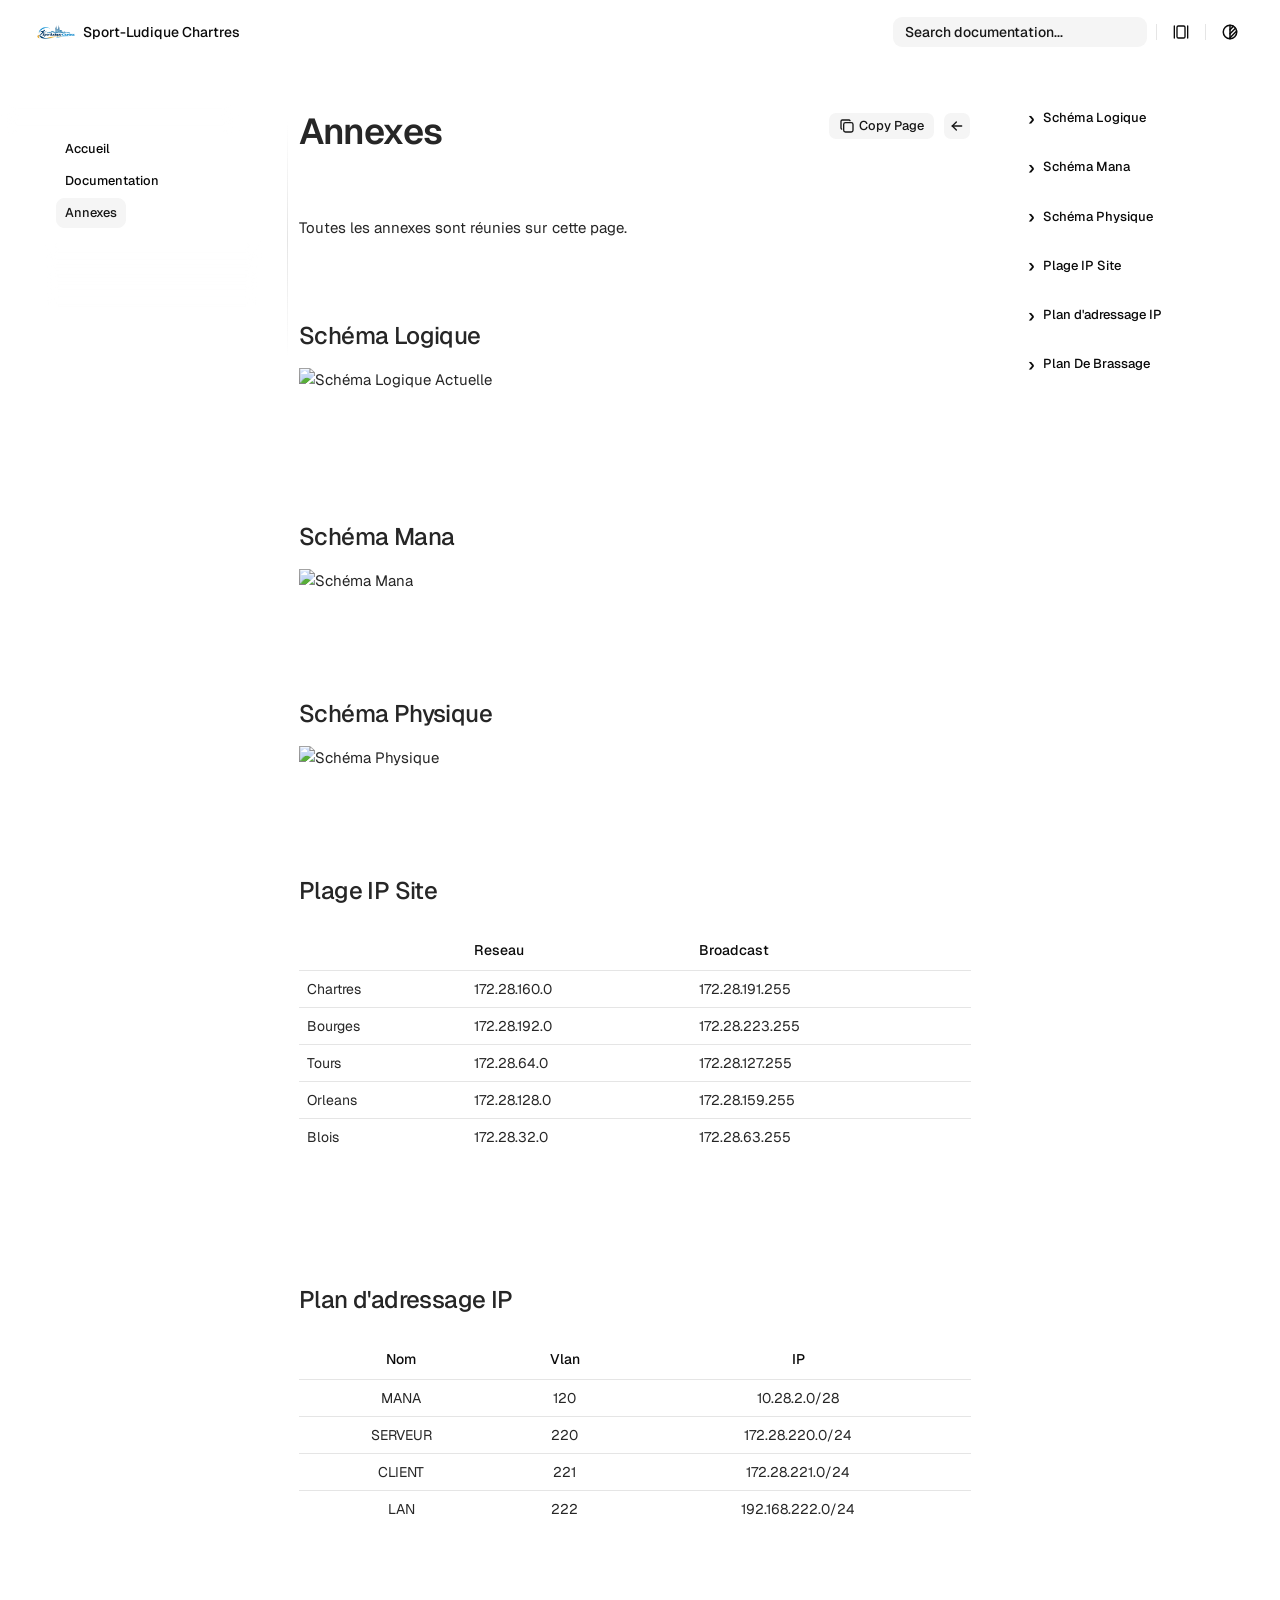
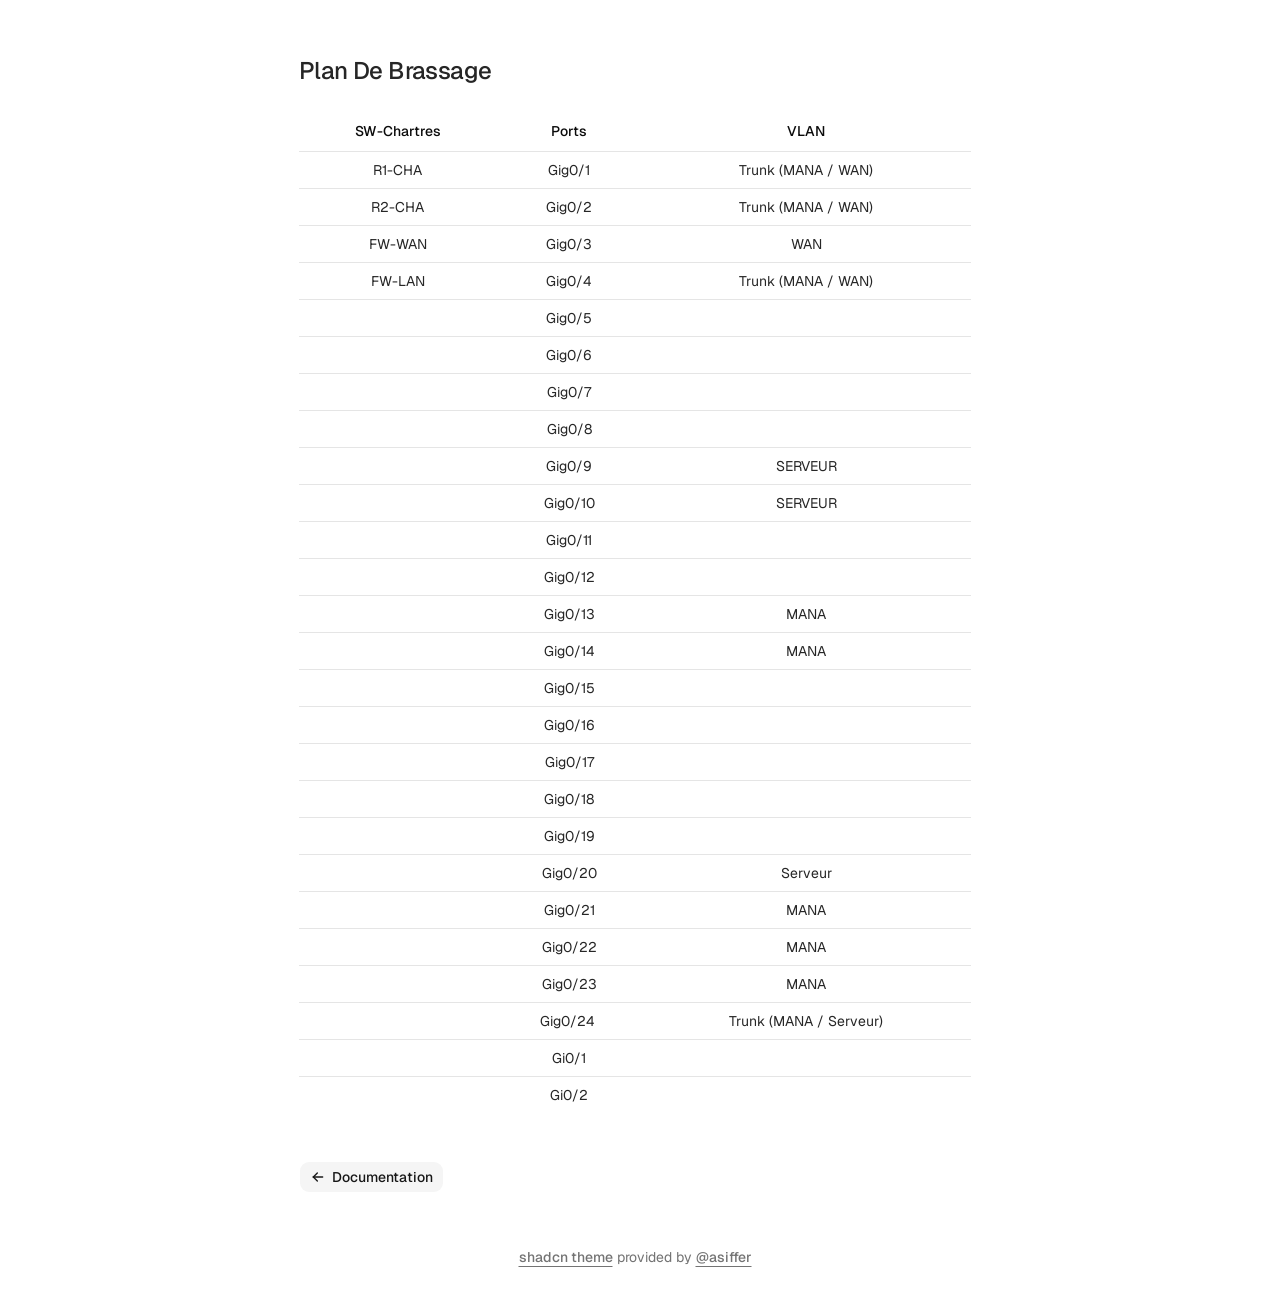
==== annexes/index.html @ 947d08b2 "Deployed a3132e9 with MkDocs version: 1.6.1" ====
<!DOCTYPE html>

<html lang="en">

<head>
    <script>
        const base_url = (new URL("..", window.location)).href.replace(/\/+$/, ""); /* for search plugin notably */
    </script>
    <script integrity="sha384-m6cZ+Whl1ci89lidlu8DH4C+sZLNOYBvImtjUIhUK+iaNffXhqtbYgBVuuPfRsa0" src="../js/dark.js"></script>


    <meta charset="utf-8" />
    <meta content="width=device-width, initial-scale=1" name="viewport" />

    
    


<title>Annexes</title>










<!-- Open Graph (Facebook, LinkedIn) -->

<meta property="og:title" content="Annexes">










<!-- Twitter Card -->

<meta name="twitter:title" content="Annexes">






<!-- JSON-LD Structured Data -->



    
    <link href="../img/logo.png" rel="icon" />

    <link href="../css/base.css" rel="stylesheet" />
    <link href="../css/geist.css" rel="stylesheet" />

    
    

<link id="pygments-light" rel="stylesheet"
    href="../css/pygments/shadcn-light.css">
<link id="pygments-dark" rel="stylesheet"
    href="../css/pygments/github-dark.css"
    media="(prefers-color-scheme: dark)">


    

    <style>
        :root {
            --theme-accent: oklch(62.3% 0.214 259.815);
        }
    </style>
    <link href="../assets/css/toc.css" rel="stylesheet" />
    <link href="../stylesheets/accueil.css" rel="stylesheet" />

    

    <script integrity="sha384-2hn3q9jeDV70Gb3DuyWPKgeRxkowIjEpcHeOXSvWCEq2uHJHvXiVer7rbM8HYzYz"
        src="../js/callbacks.js"></script>
    <script defer="" integrity="sha384-ljmRPFWw/c4kKFaKY5DIe8bgppHI9VBBrg7WZa8UPd23U9dEFesxZ1Ng8Hzjq2WB"
        src="../js/toc.js"></script>

    

    

    

    
    <script>
    document.addEventListener("DOMContentLoaded", function () {
        document.querySelectorAll("a.headerlink").forEach(function (link) {
            link.addEventListener("click", function (e) {
                e.preventDefault();

                // Build the full URL with the anchor fragment
                const url = window.location.origin + window.location.pathname + this.getAttribute("href");

                navigator.clipboard.writeText(url).then(function () {
                    // Optional: brief visual feedback
                });
            });
        });
    });
</script>
    

    
    
</head>

<body
    class="text-foreground group/body overscroll-none font-sans antialiased [--footer-height:calc(var(--spacing)*14)] [--header-height:calc(var(--spacing)*14)] lg:[--header-height:calc(var(--spacing)*16)] xl:[--footer-height:calc(var(--spacing)*24)] theme-default">
    <div class="bg-background relative z-10 flex min-h-svh flex-col" id="inner-body">
        <header class="bg-background sticky top-0 z-50 w-full" view-transition-name="header">
    <div class="container-wrapper 3xl:fixed:px-0 px-6">
        <div class="3xl:fixed:container flex h-(--header-height) items-center gap-2 **:data-[slot=separator]:!h-4">
            <button id="burger-button" data-slot="popover-trigger" onclick="onMobileMenuButtonClick(event)" class="group"
    
    type="button" aria-haspopup="dialog" data-state="closed">
    <div class="relative flex h-8 w-4 items-center justify-center">
        <div class="relative size-4">
            <!-- 16px x 16px -->
            <svg xmlns="http://www.w3.org/2000/svg" viewBox="0 0 16 16" fill="none" stroke="currentColor"
                stroke-width="2" stroke-linecap="round" stroke-linejoin="round">
                <line x1="0" x2="16" y1="5" y2="5"
                    class="group-data-[state=open]:translate-y-[2.25px] group-data-[state=open]:-translate-x-[2.25px] group-data-[state=open]:rotate-45 transition-all duration-300 origin-center" />
                <line x1="0" x2="16" y1="11" y2="11"
                    class="group-data-[state=open]:-translate-y-[2.25px] group-data-[state=open]:-translate-x-[2.25px] group-data-[state=open]:-rotate-45 transition-all duration-300 origin-center" />
            </svg>
        </div>

        <span class="sr-only">Toggle Menu</span>
    </div>
    <span class="flex h-8 items-center text-lg leading-none font-medium">Menu</span>
</button>
            <a data-slot="button" class="button ghost gap-2 hidden lg:flex"
    
    href="None">
    <span class="flex flex-row justify-center items-center">
        


<img class="size-5" src="../img/logo.png" alt="icon">



    </span>

    
    <h1>Sport-Ludique Chartres</h1>
    
</a>
            
            <div class="ml-auto flex items-center gap-2 md:flex-1 md:justify-end">
                <div class="hidden w-full flex-1 md:flex md:w-auto md:flex-none">
                    <div class="hidden w-full flex-1 md:flex md:w-auto md:flex-none">
    <button onclick="onSearchBarClick(event)" data-slot="dialog-trigger" data-variant="outline" data-size="default"
    class="search secondary" type="button" aria-haspopup="dialog" aria-controls="search-dialog" data-state="closed">
    <span class="hidden lg:inline-flex">Search documentation...</span>
    <span class="inline-flex lg:hidden">Search...</span>
</button>
</div>
<dialog id="search-dialog" onclick="onSearchDialogClick(event)"
    class="fixed top-1/2 left-1/2 -translate-x-1/2 -translate-y-1/2 bg-background rounded-lg shadow-lg border overflow-hidden p-0">
    <div class="w-lg gap-4">
        <div class="flex h-full w-full flex-col overflow-hidden rounded-md bg-popover text-popover-foreground">
            <div data-slot="command-input-wrapper" class="flex h-9 items-center gap-2 border-b px-3">
                <svg xmlns="http://www.w3.org/2000/svg" viewBox="0 0 24 24" fill="none"
    stroke="currentColor" stroke-width="2" stroke-linecap="round" stroke-linejoin="round"
    class="lucide lucide-search size-4 shrink-0 opacity-50">
    <circle cx="11" cy="11" r="8"></circle>
    <path d="m21 21-4.3-4.3"></path>
</svg>
                <input data-slot="command-input"
                    class="placeholder:text-muted-foreground flex h-10 w-full rounded-md bg-transparent py-3 text-sm outline-hidden disabled:cursor-not-allowed disabled:opacity-50"
                    placeholder="Search documentation..." cmdk-input="" autocomplete="off" autocorrect="off"
                    spellcheck="false" aria-label="Search documentation" type="search" value=""
                    oninput="onInputHandler(event)">
            </div>
        </div>
        <div id="mkdocs-search-results">
            <!-- search results go there -->
        </div>
    </div>
</dialog>
<script>
    document.removeEventListener("keydown", searchShortcutHandler);
    document.addEventListener("keydown", searchShortcutHandler);
</script>
                </div>
                
                


                

                <div data-orientation="vertical" role="none" data-slot="separator"
    class="bg-border shrink-0 data-[orientation=horizontal]:h-px data-[orientation=horizontal]:w-full data-[orientation=vertical]:h-full data-[orientation=vertical]:w-px">
</div>
                <button class="ghost icon" title="Toggle layout" onclick="toggleLayout(event)">
    <svg xmlns="http://www.w3.org/2000/svg" width="24" height="24" viewBox="0 0 24 24" fill="none"
    stroke="currentColor" stroke-width="2" stroke-linecap="round" stroke-linejoin="round"
    class="lucide lucide-gallery-horizontal">
    <path d="M2 3v18"></path>
    <rect width="12" height="18" x="6" y="3" rx="2"></rect>
    <path d="M22 3v18"></path>
</svg>
</button>
                <div data-orientation="vertical" role="none" data-slot="separator"
    class="bg-border shrink-0 data-[orientation=horizontal]:h-px data-[orientation=horizontal]:w-full data-[orientation=vertical]:h-full data-[orientation=vertical]:w-px">
</div>
                <button class="ghost icon" onclick="onThemeSwitch(event)" title="Toggle theme">
    <svg xmlns="http://www.w3.org/2000/svg" width="24" height="24" viewBox="0 0 24 24" fill="none"
    stroke="currentColor" stroke-width="2" stroke-linecap="round" stroke-linejoin="round"
    class="size-4.5">
    <path stroke="none" d="M0 0h24v24H0z" fill="none"></path>
    <path d="M12 12m-9 0a9 9 0 1 0 18 0a9 9 0 1 0 -18 0"></path>
    <path d="M12 3l0 18"></path>
    <path d="M12 9l4.65 -4.65"></path>
    <path d="M12 14.3l7.37 -7.37"></path>
    <path d="M12 19.6l8.85 -8.85"></path>
</svg>
</button>
            </div>
        </div>
    </div>
</header>
        <main class="flex flex-1 flex-col">
            <div class="container-wrapper flex flex-1 flex-col px-2">
                <div class="group/sidebar-wrapper has-data-[variant=inset]:bg-sidebar flex w-full 3xl:fixed:container 3xl:fixed:px-3 min-h-min flex-1 items-start px-0 [--sidebar-width:220px] [--top-spacing:0] lg:grid lg:grid-cols-[var(--sidebar-width)_minmax(0,1fr)] lg:[--sidebar-width:240px] lg:[--top-spacing:calc(var(--spacing)*4)]"
                    data-slot="sidebar-wrapper"
                    style="--sidebar-width:calc(var(--spacing) * 72);--sidebar-width-icon:3rem;">
                    <div class="w-(--sidebar-width) flex-col text-sidebar-foreground sticky top-[calc(var(--header-height)+0.6rem)] z-30 hidden max-h-[calc(100svh-10rem)] overscroll-none bg-transparent [--sidebar-menu-width:--spacing(56)] lg:flex"
                        data-slot="sidebar">
                        <div class="h-9"></div>
                        <div
                            class="absolute top-8 z-10 h-8 w-(--sidebar-menu-width) shrink-0 bg-gradient-to-b from-background via-background/80 to-background/50 blur-xs">
                        </div>
                        <div
                            class="absolute top-12 right-2 bottom-0 hidden h-full w-px bg-gradient-to-b from-transparent via-border to-transparent lg:flex">
                        </div>
                        <div class="flex min-h-0 flex-1 flex-col gap-2 overflow-auto group-data-[collapsible=icon]:overflow-hidden mx-auto no-scrollbar w-(--sidebar-menu-width) overflow-x-hidden px-2"
                            data-sidebar="content" data-slot="sidebar-content" view-transition-name="sidebar">
                            











<div data-slot="sidebar-group" data-sidebar="group" class="relative flex w-full min-w-0 flex-col p-2 pt-6">
    <div data-slot="sidebar-group-content" data-sidebar="group-content" class="w-full text-sm">
        <ul data-slot="sidebar-menu" data-sidebar="menu" class="flex w-full min-w-0 flex-col gap-0.5">
            
            
            
            <li data-slot="sidebar-menu-item" data-sidebar="menu-item" class="group/menu-item relative">
    <a data-slot="sidebar-menu-button" data-active="false" data-sidebar="menu-button"
        data-size="default" href=".."
        class="peer/menu-button flex items-center gap-2 rounded-md p-2 text-left ring-sidebar-ring outline-hidden transition-[width,height,padding] group-has-data-[sidebar=menu-action]/menu-item:pr-8 group-data-[collapsible=icon]:size-8! group-data-[collapsible=icon]:p-2! focus-visible:ring-2 active:bg-sidebar-accent active:text-sidebar-accent-foreground disabled:pointer-events-none disabled:opacity-50 aria-disabled:pointer-events-none aria-disabled:opacity-50 data-[active=true]:font-medium data-[active=true]:text-sidebar-accent-foreground data-[state=open]:hover:bg-sidebar-accent data-[state=open]:hover:text-sidebar-accent-foreground [&>span:last-child]:truncate [&>svg]:size-4 [&>svg]:shrink-0 hover:bg-sidebar-accent hover:text-sidebar-accent-foreground relative h-[30px] w-fit overflow-visible border border-transparent text-[0.8rem] font-medium after:absolute after:inset-x-0 after:-inset-y-1 after:z-0 after:rounded-md data-[active=true]:border-accent data-[active=true]:bg-accent 3xl:fixed:w-full 3xl:fixed:max-w-48">
        
        Accueil
        
        
        
        
    </a>
</li>
            
            
            
            
            <li data-slot="sidebar-menu-item" data-sidebar="menu-item" class="group/menu-item relative">
    <a data-slot="sidebar-menu-button" data-active="false" data-sidebar="menu-button"
        data-size="default" href="../documentation/"
        class="peer/menu-button flex items-center gap-2 rounded-md p-2 text-left ring-sidebar-ring outline-hidden transition-[width,height,padding] group-has-data-[sidebar=menu-action]/menu-item:pr-8 group-data-[collapsible=icon]:size-8! group-data-[collapsible=icon]:p-2! focus-visible:ring-2 active:bg-sidebar-accent active:text-sidebar-accent-foreground disabled:pointer-events-none disabled:opacity-50 aria-disabled:pointer-events-none aria-disabled:opacity-50 data-[active=true]:font-medium data-[active=true]:text-sidebar-accent-foreground data-[state=open]:hover:bg-sidebar-accent data-[state=open]:hover:text-sidebar-accent-foreground [&>span:last-child]:truncate [&>svg]:size-4 [&>svg]:shrink-0 hover:bg-sidebar-accent hover:text-sidebar-accent-foreground relative h-[30px] w-fit overflow-visible border border-transparent text-[0.8rem] font-medium after:absolute after:inset-x-0 after:-inset-y-1 after:z-0 after:rounded-md data-[active=true]:border-accent data-[active=true]:bg-accent 3xl:fixed:w-full 3xl:fixed:max-w-48">
        
        Documentation
        
        
        
        
    </a>
</li>
            
            
            
            
            <li data-slot="sidebar-menu-item" data-sidebar="menu-item" class="group/menu-item relative">
    <a data-slot="sidebar-menu-button" data-active="true" data-sidebar="menu-button"
        data-size="default" href="./"
        class="peer/menu-button flex items-center gap-2 rounded-md p-2 text-left ring-sidebar-ring outline-hidden transition-[width,height,padding] group-has-data-[sidebar=menu-action]/menu-item:pr-8 group-data-[collapsible=icon]:size-8! group-data-[collapsible=icon]:p-2! focus-visible:ring-2 active:bg-sidebar-accent active:text-sidebar-accent-foreground disabled:pointer-events-none disabled:opacity-50 aria-disabled:pointer-events-none aria-disabled:opacity-50 data-[active=true]:font-medium data-[active=true]:text-sidebar-accent-foreground data-[state=open]:hover:bg-sidebar-accent data-[state=open]:hover:text-sidebar-accent-foreground [&>span:last-child]:truncate [&>svg]:size-4 [&>svg]:shrink-0 hover:bg-sidebar-accent hover:text-sidebar-accent-foreground relative h-[30px] w-fit overflow-visible border border-transparent text-[0.8rem] font-medium after:absolute after:inset-x-0 after:-inset-y-1 after:z-0 after:rounded-md data-[active=true]:border-accent data-[active=true]:bg-accent 3xl:fixed:w-full 3xl:fixed:max-w-48">
        
        Annexes
        
        
        
        
    </a>
</li>
            
            
        </ul>
    </div>
</div>






<div
    class="sticky -bottom-1 z-10 h-16 shrink-0 bg-gradient-to-t from-background via-background/80 to-background/50 blur-xs">
</div>

                        </div>
                    </div>
                    <div class="h-full w-full">
                        <div class="flex items-stretch text-[1.05rem] sm:text-[15px] xl:w-full" data-slot="docs">
                            <div class="flex min-w-0 flex-1 flex-col">
                                <div class="h-(--top-spacing) shrink-0"></div>
                                
                                
                                <article class="w-full" view-transition-name="page">
  <div class="flex flex-col gap-2">
    <div class="flex flex-col gap-2">
      <div id="page-header" class="flex items-start justify-between">
        <h1 class="scroll-m-20 text-4xl font-semibold tracking-tight sm:text-3xl xl:text-4xl">
          Annexes
        </h1>
        <div class="flex items-start gap-2">
          
          <button id="copy-page"
    onclick="fetch(`/annexes.md`).then((r) => r.text()).then((text) => navigator.clipboard.write([new ClipboardItem({ 'text/plain': text })]))"
    data-slot="button" class="secondary cursor-pointer sm">
    <svg xmlns="http://www.w3.org/2000/svg" width="24" height="24" viewBox="0 0 24 24" fill="none" stroke="currentColor"
        stroke-width="2" stroke-linecap="round" stroke-linejoin="round" class="tabler-icon tabler-icon-copy ">
        <path
            d="M7 7m0 2.667a2.667 2.667 0 0 1 2.667 -2.667h8.666a2.667 2.667 0 0 1 2.667 2.667v8.666a2.667 2.667 0 0 1 -2.667 2.667h-8.666a2.667 2.667 0 0 1 -2.667 -2.667z">
        </path>
        <path d="M4.012 16.737a2.005 2.005 0 0 1 -1.012 -1.737v-10c0 -1.1 .9 -2 2 -2h10c.75 0 1.158 .385 1.5 1"></path>
    </svg>
    <span class="max-md:hidden">Copy Page</span>
</button>
          
          
          <a id="previous-button" class="button secondary icon sm" href="../documentation/">
    <svg xmlns="http://www.w3.org/2000/svg" viewBox="0 0 24 24" fill="none"
    stroke="currentColor" stroke-width="2" stroke-linecap="round" stroke-linejoin="round"
    class="tabler-icon tabler-icon-arrow-left">
    <path d="M5 12l14 0"></path>
    <path d="M5 12l6 6"></path>
    <path d="M5 12l6 -6"></path>
</svg>
    <span class="sr-only">Previous</span>
</a>
          
          
        </div>
      </div>
      
    </div>
    <div class="flex justify-end items-center">
      

      
    </div>
  </div>
  <div class="typography w-full flex-1 *:data-[slot=alert]:first:mt-0">
    <h1 id="annexes">Annexes</h1>
<p>Toutes les annexes sont réunies sur cette page.</p>
<h2 id="schema-logique">Schéma Logique</h2>
<p><img alt="Schéma Logique Actuelle" src="../img/schema_logique.png" /></p>
<p><br></p>
<h2 id="schema-mana">Schéma Mana</h2>
<p><img alt="Schéma Mana" src="../img/schema_mana.png" /> 
<br></p>
<h2 id="schema-physique">Schéma Physique</h2>
<p><img alt="Schéma Physique" src="../img/schema_physique.png" />
<br></p>
<h2 id="plage-ip-site">Plage IP Site</h2>
<div class="table-wrapper"><table>
<thead>
<tr>
<th></th>
<th>Reseau</th>
<th>Broadcast</th>
</tr>
</thead>
<tbody>
<tr>
<td>Chartres</td>
<td>172.28.160.0</td>
<td>172.28.191.255</td>
</tr>
<tr>
<td>Bourges</td>
<td>172.28.192.0</td>
<td>172.28.223.255</td>
</tr>
<tr>
<td>Tours</td>
<td>172.28.64.0</td>
<td>172.28.127.255</td>
</tr>
<tr>
<td>Orleans</td>
<td>172.28.128.0</td>
<td>172.28.159.255</td>
</tr>
<tr>
<td>Blois</td>
<td>172.28.32.0</td>
<td>172.28.63.255</td>
</tr>
</tbody>
</table></div>
<p><br></p>
<h2 id="plan-dadressage-ip">Plan d'adressage IP</h2>
<div class="table-wrapper"><table>
<thead>
<tr>
<th style="text-align: center;">Nom</th>
<th style="text-align: center;">Vlan</th>
<th style="text-align: center;">IP</th>
</tr>
</thead>
<tbody>
<tr>
<td style="text-align: center;">MANA</td>
<td style="text-align: center;">120</td>
<td style="text-align: center;">10.28.2.0/28</td>
</tr>
<tr>
<td style="text-align: center;">SERVEUR</td>
<td style="text-align: center;">220</td>
<td style="text-align: center;">172.28.220.0/24</td>
</tr>
<tr>
<td style="text-align: center;">CLIENT</td>
<td style="text-align: center;">221</td>
<td style="text-align: center;">172.28.221.0/24</td>
</tr>
<tr>
<td style="text-align: center;">LAN</td>
<td style="text-align: center;">222</td>
<td style="text-align: center;">192.168.222.0/24</td>
</tr>
</tbody>
</table></div>
<p><br></p>
<h2 id="plan-de-brassage">Plan De Brassage</h2>
<div class="table-wrapper"><table>
<thead>
<tr>
<th style="text-align: center;">SW-Chartres</th>
<th style="text-align: center;">Ports</th>
<th style="text-align: center;">VLAN</th>
</tr>
</thead>
<tbody>
<tr>
<td style="text-align: center;">R1-CHA</td>
<td style="text-align: center;">Gig0/1</td>
<td style="text-align: center;">Trunk (MANA / WAN)</td>
</tr>
<tr>
<td style="text-align: center;">R2-CHA</td>
<td style="text-align: center;">Gig0/2</td>
<td style="text-align: center;">Trunk (MANA / WAN)</td>
</tr>
<tr>
<td style="text-align: center;">FW-WAN</td>
<td style="text-align: center;">Gig0/3</td>
<td style="text-align: center;">WAN</td>
</tr>
<tr>
<td style="text-align: center;">FW-LAN</td>
<td style="text-align: center;">Gig0/4</td>
<td style="text-align: center;">Trunk (MANA / WAN)</td>
</tr>
<tr>
<td style="text-align: center;"></td>
<td style="text-align: center;">Gig0/5</td>
<td style="text-align: center;"></td>
</tr>
<tr>
<td style="text-align: center;"></td>
<td style="text-align: center;">Gig0/6</td>
<td style="text-align: center;"></td>
</tr>
<tr>
<td style="text-align: center;"></td>
<td style="text-align: center;">Gig0/7</td>
<td style="text-align: center;"></td>
</tr>
<tr>
<td style="text-align: center;"></td>
<td style="text-align: center;">Gig0/8</td>
<td style="text-align: center;"></td>
</tr>
<tr>
<td style="text-align: center;"></td>
<td style="text-align: center;">Gig0/9</td>
<td style="text-align: center;">SERVEUR</td>
</tr>
<tr>
<td style="text-align: center;"></td>
<td style="text-align: center;">Gig0/10</td>
<td style="text-align: center;">SERVEUR</td>
</tr>
<tr>
<td style="text-align: center;"></td>
<td style="text-align: center;">Gig0/11</td>
<td style="text-align: center;"></td>
</tr>
<tr>
<td style="text-align: center;"></td>
<td style="text-align: center;">Gig0/12</td>
<td style="text-align: center;"></td>
</tr>
<tr>
<td style="text-align: center;"></td>
<td style="text-align: center;">Gig0/13</td>
<td style="text-align: center;">MANA</td>
</tr>
<tr>
<td style="text-align: center;"></td>
<td style="text-align: center;">Gig0/14</td>
<td style="text-align: center;">MANA</td>
</tr>
<tr>
<td style="text-align: center;"></td>
<td style="text-align: center;">Gig0/15</td>
<td style="text-align: center;"></td>
</tr>
<tr>
<td style="text-align: center;"></td>
<td style="text-align: center;">Gig0/16</td>
<td style="text-align: center;"></td>
</tr>
<tr>
<td style="text-align: center;"></td>
<td style="text-align: center;">Gig0/17</td>
<td style="text-align: center;"></td>
</tr>
<tr>
<td style="text-align: center;"></td>
<td style="text-align: center;">Gig0/18</td>
<td style="text-align: center;"></td>
</tr>
<tr>
<td style="text-align: center;"></td>
<td style="text-align: center;">Gig0/19</td>
<td style="text-align: center;"></td>
</tr>
<tr>
<td style="text-align: center;"></td>
<td style="text-align: center;">Gig0/20</td>
<td style="text-align: center;">Serveur</td>
</tr>
<tr>
<td style="text-align: center;"></td>
<td style="text-align: center;">Gig0/21</td>
<td style="text-align: center;">MANA</td>
</tr>
<tr>
<td style="text-align: center;"></td>
<td style="text-align: center;">Gig0/22</td>
<td style="text-align: center;">MANA</td>
</tr>
<tr>
<td style="text-align: center;"></td>
<td style="text-align: center;">Gig0/23</td>
<td style="text-align: center;">MANA</td>
</tr>
<tr>
<td style="text-align: center;"></td>
<td style="text-align: center;">Gig0/24 </td>
<td style="text-align: center;">Trunk (MANA / Serveur)</td>
</tr>
<tr>
<td style="text-align: center;"></td>
<td style="text-align: center;">Gi0/1</td>
<td style="text-align: center;"></td>
</tr>
<tr>
<td style="text-align: center;"></td>
<td style="text-align: center;">Gi0/2</td>
<td style="text-align: center;"></td>
</tr>
</tbody>
</table></div>
  </div>
</article>
                                <div id="bottom-navigation" class="mx-auto flex h-16 w-full max-w-2xl items-center justify-between gap-2 px-4 md:px-0">
    
    <a class="button secondary" href="../documentation/">
    <svg xmlns="http://www.w3.org/2000/svg" viewBox="0 0 24 24" fill="none"
    stroke="currentColor" stroke-width="2" stroke-linecap="round" stroke-linejoin="round"
    class="tabler-icon tabler-icon-arrow-left">
    <path d="M5 12l14 0"></path>
    <path d="M5 12l6 6"></path>
    <path d="M5 12l6 -6"></path>
</svg>
    <span class="max-[500px]:hidden truncate">Documentation</span>
</a>
    
    
</div>
                                
                                
                            </div>
                            
                            <dialog id="bottom-sidebar" onclick="onBottomSidebarDialogClick(event)" class="bg-transparent"
    style="position: fixed; left: 0px; top: 0px; transform: translate(0px, 58px); min-width: max-content; --radix-popper-transform-origin: 0% 0px; will-change: transform; z-index: 50; --radix-popper-available-width: 504px; --radix-popper-available-height: 857px; --radix-popper-anchor-width: 72.94999694824219px; --radix-popper-anchor-height: 32px;">
    <div data-side="bottom" data-align="start" data-state="open" role="dialog" data-slot="popover-content"
        class="text-popover-foreground data-[state=open]:animate-in data-[state=closed]:animate-out data-[state=closed]:fade-out-0 data-[state=open]:fade-in-0 data-[state=closed]:zoom-out-95 data-[state=open]:zoom-in-95 data-[side=bottom]:slide-in-from-top-2 data-[side=left]:slide-in-from-right-2 data-[side=right]:slide-in-from-left-2 data-[side=top]:slide-in-from-bottom-2 z-50 origin-(--radix-popover-content-transform-origin) border outline-hidden bg-background/90 no-scrollbar h-(--radix-popper-available-height) w-(--radix-popper-available-width) overflow-y-auto rounded-none border-none p-0 shadow-none backdrop-blur duration-100"
        style="--radix-popover-content-transform-origin: var(--radix-popper-transform-origin); --radix-popover-content-available-width: var(--radix-popper-available-width); --radix-popover-content-available-height: var(--radix-popper-available-height); --radix-popover-trigger-width: var(--radix-popper-anchor-width); --radix-popover-trigger-height: var(--radix-popper-anchor-height);"
        tabindex="-1">
        <div class="flex flex-col gap-12 overflow-auto px-6 py-6">
            
            
            

            
            <div class="flex flex-col gap-4">
                <div class="text-muted-foreground text-sm font-medium">Menu</div>
                <div class="flex flex-col gap-3">
                    
                    <a class="text-2xl font-medium" href="..">
                        
                        Accueil
                        
                    </a>
                    
                    <a class="text-2xl font-medium" href="../documentation/">
                        
                        Documentation
                        
                    </a>
                    
                    <a class="text-2xl font-medium" href="./">
                        
                        Annexes
                        
                    </a>
                    
                </div>
            </div>
            

            
            

        </div>
    </div>
</dialog>
                            <div
                                class="sticky top-[calc(var(--header-height)+1px)] ml-auto hidden h-[calc(100svh-var(--header-height)-var(--footer-height))] w-72 flex-col gap-4 overflow-hidden overscroll-none pb-8 xl:flex">
                                <div class="h-(--top-spacing) shrink-0"></div>
                                
                                
                                <div id="toc" view-transition-name="toc" class="no-scrollbar overflow-y-auto px-8">
    <div class="flex flex-col gap-2 p-4 pt-0 text-sm">
        <p class="text-muted-foreground bg-background sticky top-0 h-6 text-xs">On This Page</p>
        
        
        
        
        <a href="#schema-logique" data-active="false" data-depth="2">
            Schéma Logique
        </a>
        

        
        <a href="#schema-mana" data-active="false" data-depth="2">
            Schéma Mana
        </a>
        

        
        <a href="#schema-physique" data-active="false" data-depth="2">
            Schéma Physique
        </a>
        

        
        <a href="#plage-ip-site" data-active="false" data-depth="2">
            Plage IP Site
        </a>
        

        
        <a href="#plan-dadressage-ip" data-active="false" data-depth="2">
            Plan d'adressage IP
        </a>
        

        
        <a href="#plan-de-brassage" data-active="false" data-depth="2">
            Plan De Brassage
        </a>
        

        
        
        
        

    </div>
    <div class="h-12"></div>

</div>
                                
                                
                            </div>
                        </div>
                    </div>
                </div>
            </div>
        </main>
        <footer view-transition-name="footer"
    class="group-has-[.section-soft]/body:bg-surface/40 3xl:fixed:bg-transparent dark:bg-transparent">
    <div class="container-wrapper px-4 xl:px-6">
        <div class="flex h-(--footer-height) items-center justify-between">
            <div class="text-muted-foreground w-full text-center text-xs leading-loose sm:text-sm">
                
                <a href="https://github.com/asiffer/mkdocs-shadcn">shadcn theme</a> provided by
                <a href="https://github.com/asiffer">@asiffer</a>
            </div>
        </div>
    </div>
</footer>
    </div>
     

<script src="../assets/js/toc.js"></script>

     

<script src="../search/main.js"></script>


    

    <script integrity="sha384-JLNLRFGzvOp0up707XKgSnAjjt1w5BF/+lbeLQvlf6mNwf0m89IXFdpNAk4t6Hcs"
        src="../js/copy-button.js"></script>
    <script integrity="sha384-JBx6cBEiyhK1KPwZgBHiI6GDaAmvlOxMQFyWAZTEpW5Ifo5XQ2LBcJ61GVOumwF1"
        src="../js/sidebar.js"></script>
    <script integrity="sha384-fNURFMRt0p/HqXnQnV4+CT9dX1GiU5F0fC3pFbg7gfoANytoUMErSW7suWSBkSuF"
        src="../js/slider.js"></script>
    <script>updatePygmentsStylesheet();</script>
    
    <script>fetchStargazers("None");</script>
    
    
    
    <script type="speculationrules">
{
  "prerender": [
    {
      "where": {
          "selector_matches": ["#next-button", "#previous-button"]
      }
    }
  ]
}
</script>
</body>

</html>
---- css/geist.css ----
@font-face {
  font-family: "Geist";
  src: url("../fonts/Geist.woff2") format("woff2");
  font-weight: 100 900;
  font-display: swap;
}

@font-face {
  font-family: "Geist Mono";
  src: url("../fonts/GeistMono.woff2") format("woff2");
  font-weight: 100 900;
  font-display: swap;
}

@font-face {
  font-family: "Inter";
  font-style: normal;
  src: url("../fonts/Inter.woff2") format("woff2");
  font-weight: 100 900;
  font-display: swap;
}

@font-face {
  font-family: "Inter";
  font-style: italic;
  src: url("../fonts/Inter-Italic.woff2") format("woff2");
  font-weight: 100 900;
  font-display: swap;
}
---- css/pygments/shadcn-light.css ----
pre {
  line-height: 125%;
}
td.linenos .normal {
  color: inherit;
  background-color: transparent;
  padding-left: 5px;
  padding-right: 5px;
}
span.linenos {
  color: inherit;
  background-color: transparent;
  padding-left: 5px;
  padding-right: 5px;
}
td.linenos .special {
  color: #000000;
  background-color: #ffffc0;
  padding-left: 5px;
  padding-right: 5px;
}
span.linenos.special {
  color: #000000;
  background-color: #ffffc0;
  padding-left: 5px;
  padding-right: 5px;
}
.codehilite .hll {
  background-color: var(--color-code-highlight);
}
.codehilite {
  background: var(--color-code);
  color: var(--color-code-foreground);
}
.codehilite .c {
  color: #6e7781;
} /* Comment */
.codehilite .err {
  color: #cf222e;
} /* Error */
.codehilite .k {
  color: #cf222e;
} /* Keyword */
.codehilite .l {
  color: #953800;
} /* Literal */
.codehilite .n {
  color: #8250df;
} /* Name */
.codehilite .o {
  color: #116329;
} /* Operator */
.codehilite .p {
  color: #24292f;
} /* Punctuation */
.codehilite .ch {
  color: #6e7781;
} /* Comment.Hashbang */
.codehilite .cm {
  color: #6e7781;
} /* Comment.Multiline */
.codehilite .cp {
  color: #6e7781;
} /* Comment.Preproc */
.codehilite .cpf {
  color: #6e7781;
} /* Comment.PreprocFile */
.codehilite .c1 {
  color: #6e7781;
} /* Comment.Single */
.codehilite .cs {
  color: #6e7781;
} /* Comment.Special */
.codehilite .gd {
  color: #0550ae;
} /* Generic.Deleted */
.codehilite .ge {
  font-style: italic;
} /* Generic.Emph */
.codehilite .gr {
  color: #cf222e;
} /* Generic.Error */
.codehilite .gh {
  color: #0550ae;
} /* Generic.Heading */
.codehilite .gs {
  font-weight: bold;
} /* Generic.Strong */
.codehilite .gu {
  color: #0550ae;
} /* Generic.Subheading */
.codehilite .kc {
  color: #0550ae;
} /* Keyword.Constant */
.codehilite .kd {
  color: #cf222e;
} /* Keyword.Declaration */
.codehilite .kn {
  color: #cf222e;
} /* Keyword.Namespace */
.codehilite .kp {
  color: #cf222e;
} /* Keyword.Pseudo */
.codehilite .kr {
  color: #cf222e;
} /* Keyword.Reserved */
.codehilite .kt {
  color: #cf222e;
} /* Keyword.Type */
.codehilite .ld {
  color: #953800;
} /* Literal.Date */
.codehilite .m {
  color: #953800;
} /* Literal.Number */
.codehilite .s {
  color: #0a3069;
} /* Literal.String */
.codehilite .na {
  color: #0550ae;
} /* Name.Attribute */
.codehilite .nb {
  color: #953800;
} /* Name.Builtin */
.codehilite .nc {
  color: #0550ae;
} /* Name.Class */
.codehilite .no {
  color: #0550ae;
} /* Name.Constant */
.codehilite .nd {
  color: #0550ae;
} /* Name.Decorator */
.codehilite .ni {
  color: #116329;
} /* Name.Entity */
.codehilite .ne {
  color: #8250df;
} /* Name.Exception */
.codehilite .nf {
  color: #0550ae;
} /* Name.Function */
.codehilite .nl {
  color: #953800;
} /* Name.Label */
.codehilite .nn {
  color: #24292f;
} /* Name.Namespace */
.codehilite .nx {
  color: #1f2328;
} /* Name.Other */
.codehilite .py {
  color: #0550ae;
} /* Name.Property */
.codehilite .nt {
  color: #116329;
} /* Name.Tag */
.codehilite .nv {
  color: #953800;
} /* Name.Variable */
.codehilite .ow {
  color: #8250df;
} /* Operator.Word */
.codehilite .pm {
  color: #24292f;
} /* Punctuation.Marker */
.codehilite .w {
  color: #24292f;
} /* Text.Whitespace */
.codehilite .mb {
  color: #953800;
} /* Literal.Number.Bin */
.codehilite .mf {
  color: #0550ae;
} /* Literal.Number.Float */
.codehilite .mh {
  color: #953800;
} /* Literal.Number.Hex */
.codehilite .mi {
  color: #0550ae;
} /* Literal.Number.Integer */
.codehilite .mo {
  color: #953800;
} /* Literal.Number.Oct */
.codehilite .sa {
  color: #0550ae;
} /* Literal.String.Affix */
.codehilite .sb {
  color: #0550ae;
} /* Literal.String.Backtick */
.codehilite .sc {
  color: #0550ae;
} /* Literal.String.Char */
.codehilite .dl {
  color: #0550ae;
} /* Literal.String.Delimiter */
.codehilite .sd {
  color: #0550ae;
} /* Literal.String.Doc */
.codehilite .s2 {
  color: #0550ae;
} /* Literal.String.Double */
.codehilite .se {
  color: #0550ae;
} /* Literal.String.Escape */
.codehilite .sh {
  color: #0550ae;
} /* Literal.String.Heredoc */
.codehilite .si {
  color: #0550ae;
} /* Literal.String.Interpol */
.codehilite .sx {
  color: #0550ae;
} /* Literal.String.Other */
.codehilite .sr {
  color: #0550ae;
} /* Literal.String.Regex */
.codehilite .s1 {
  color: #0550ae;
} /* Literal.String.Single */
.codehilite .ss {
  color: #0550ae;
} /* Literal.String.Symbol */
.codehilite .bp {
  color: #953800;
} /* Name.Builtin.Pseudo */
.codehilite .fm {
  color: #0550ae;
} /* Name.Function.Magic */
.codehilite .vc {
  color: #953800;
} /* Name.Variable.Class */
.codehilite .vg {
  color: #953800;
} /* Name.Variable.Global */
.codehilite .vi {
  color: #953800;
} /* Name.Variable.Instance */
.codehilite .vm {
  color: #953800;
} /* Name.Variable.Magic */
.codehilite .il {
  color: #953800;
} /* Literal.Number.Integer.Long */
---- css/pygments/github-dark.css ----
pre { line-height: 125%; }
td.linenos .normal { color: #6e7681; background-color: #0d1117; padding-left: 5px; padding-right: 5px; }
span.linenos { color: #6e7681; background-color: #0d1117; padding-left: 5px; padding-right: 5px; }
td.linenos .special { color: #e6edf3; background-color: #6e7681; padding-left: 5px; padding-right: 5px; }
span.linenos.special { color: #e6edf3; background-color: #6e7681; padding-left: 5px; padding-right: 5px; }
.codehilite .hll { background-color: #6e7681 }
.codehilite { background: #0d1117; color: #E6EDF3 }
.codehilite .c { color: #8B949E; font-style: italic } /* Comment */
.codehilite .err { color: #F85149 } /* Error */
.codehilite .esc { color: #E6EDF3 } /* Escape */
.codehilite .g { color: #E6EDF3 } /* Generic */
.codehilite .k { color: #FF7B72 } /* Keyword */
.codehilite .l { color: #A5D6FF } /* Literal */
.codehilite .n { color: #E6EDF3 } /* Name */
.codehilite .o { color: #FF7B72; font-weight: bold } /* Operator */
.codehilite .x { color: #E6EDF3 } /* Other */
.codehilite .p { color: #E6EDF3 } /* Punctuation */
.codehilite .ch { color: #8B949E; font-style: italic } /* Comment.Hashbang */
.codehilite .cm { color: #8B949E; font-style: italic } /* Comment.Multiline */
.codehilite .cp { color: #8B949E; font-weight: bold; font-style: italic } /* Comment.Preproc */
.codehilite .cpf { color: #8B949E; font-style: italic } /* Comment.PreprocFile */
.codehilite .c1 { color: #8B949E; font-style: italic } /* Comment.Single */
.codehilite .cs { color: #8B949E; font-weight: bold; font-style: italic } /* Comment.Special */
.codehilite .gd { color: #FFA198; background-color: #490202 } /* Generic.Deleted */
.codehilite .ge { color: #E6EDF3; font-style: italic } /* Generic.Emph */
.codehilite .ges { color: #E6EDF3; font-weight: bold; font-style: italic } /* Generic.EmphStrong */
.codehilite .gr { color: #FFA198 } /* Generic.Error */
.codehilite .gh { color: #79C0FF; font-weight: bold } /* Generic.Heading */
.codehilite .gi { color: #56D364; background-color: #0F5323 } /* Generic.Inserted */
.codehilite .go { color: #8B949E } /* Generic.Output */
.codehilite .gp { color: #8B949E } /* Generic.Prompt */
.codehilite .gs { color: #E6EDF3; font-weight: bold } /* Generic.Strong */
.codehilite .gu { color: #79C0FF } /* Generic.Subheading */
.codehilite .gt { color: #FF7B72 } /* Generic.Traceback */
.codehilite .g-Underline { color: #E6EDF3; text-decoration: underline } /* Generic.Underline */
.codehilite .kc { color: #79C0FF } /* Keyword.Constant */
.codehilite .kd { color: #FF7B72 } /* Keyword.Declaration */
.codehilite .kn { color: #FF7B72 } /* Keyword.Namespace */
.codehilite .kp { color: #79C0FF } /* Keyword.Pseudo */
.codehilite .kr { color: #FF7B72 } /* Keyword.Reserved */
.codehilite .kt { color: #FF7B72 } /* Keyword.Type */
.codehilite .ld { color: #79C0FF } /* Literal.Date */
.codehilite .m { color: #A5D6FF } /* Literal.Number */
.codehilite .s { color: #A5D6FF } /* Literal.String */
.codehilite .na { color: #E6EDF3 } /* Name.Attribute */
.codehilite .nb { color: #E6EDF3 } /* Name.Builtin */
.codehilite .nc { color: #F0883E; font-weight: bold } /* Name.Class */
.codehilite .no { color: #79C0FF; font-weight: bold } /* Name.Constant */
.codehilite .nd { color: #D2A8FF; font-weight: bold } /* Name.Decorator */
.codehilite .ni { color: #FFA657 } /* Name.Entity */
.codehilite .ne { color: #F0883E; font-weight: bold } /* Name.Exception */
.codehilite .nf { color: #D2A8FF; font-weight: bold } /* Name.Function */
.codehilite .nl { color: #79C0FF; font-weight: bold } /* Name.Label */
.codehilite .nn { color: #FF7B72 } /* Name.Namespace */
.codehilite .nx { color: #E6EDF3 } /* Name.Other */
.codehilite .py { color: #79C0FF } /* Name.Property */
.codehilite .nt { color: #7EE787 } /* Name.Tag */
.codehilite .nv { color: #79C0FF } /* Name.Variable */
.codehilite .ow { color: #FF7B72; font-weight: bold } /* Operator.Word */
.codehilite .pm { color: #E6EDF3 } /* Punctuation.Marker */
.codehilite .w { color: #6E7681 } /* Text.Whitespace */
.codehilite .mb { color: #A5D6FF } /* Literal.Number.Bin */
.codehilite .mf { color: #A5D6FF } /* Literal.Number.Float */
.codehilite .mh { color: #A5D6FF } /* Literal.Number.Hex */
.codehilite .mi { color: #A5D6FF } /* Literal.Number.Integer */
.codehilite .mo { color: #A5D6FF } /* Literal.Number.Oct */
.codehilite .sa { color: #79C0FF } /* Literal.String.Affix */
.codehilite .sb { color: #A5D6FF } /* Literal.String.Backtick */
.codehilite .sc { color: #A5D6FF } /* Literal.String.Char */
.codehilite .dl { color: #79C0FF } /* Literal.String.Delimiter */
.codehilite .sd { color: #A5D6FF } /* Literal.String.Doc */
.codehilite .s2 { color: #A5D6FF } /* Literal.String.Double */
.codehilite .se { color: #79C0FF } /* Literal.String.Escape */
.codehilite .sh { color: #79C0FF } /* Literal.String.Heredoc */
.codehilite .si { color: #A5D6FF } /* Literal.String.Interpol */
.codehilite .sx { color: #A5D6FF } /* Literal.String.Other */
.codehilite .sr { color: #79C0FF } /* Literal.String.Regex */
.codehilite .s1 { color: #A5D6FF } /* Literal.String.Single */
.codehilite .ss { color: #A5D6FF } /* Literal.String.Symbol */
.codehilite .bp { color: #E6EDF3 } /* Name.Builtin.Pseudo */
.codehilite .fm { color: #D2A8FF; font-weight: bold } /* Name.Function.Magic */
.codehilite .vc { color: #79C0FF } /* Name.Variable.Class */
.codehilite .vg { color: #79C0FF } /* Name.Variable.Global */
.codehilite .vi { color: #79C0FF } /* Name.Variable.Instance */
.codehilite .vm { color: #79C0FF } /* Name.Variable.Magic */
.codehilite .il { color: #A5D6FF } /* Literal.Number.Integer.Long */
---- assets/css/toc.css ----
/* Masquer "On This Page" */
#toc p.text-muted-foreground {
    display: none !important;
}

/* Conteneur du sommaire */
#toc .toc-accordion {
    display: flex;
    flex-direction: column;
    gap: 6px;
}

/* Titres principaux */
#toc .toc-accordion summary {
    display: flex;
    align-items: center;
    gap: 8px;
    padding: 8px 6px;
    cursor: pointer;
    border-radius: 6px;
    font-size: 13px;
    font-weight: 500;
    list-style: none;
}

/* Supprimer la flèche native */
#toc .toc-accordion summary::-webkit-details-marker {
    display: none;
}

/* Flèche personnalisée */
#toc .toc-accordion summary::before {
    content: "›";
    font-size: 19px;
    transition: transform 0.2s ease;
}

/* Rotation de la flèche */
#toc .toc-accordion details[open] > summary::before {
    transform: rotate(90deg);
}

/* Sous-titres */
#toc .toc-children {
    display: flex;
    flex-direction: column;
    gap: 10px;
    padding: 8px 0 12px 22px;
}

/* Liens */
#toc .toc-accordion a {
    color: inherit;
    text-decoration: none;
    font-size: 12px;
    opacity: 0.75;
}

/* Survol */
#toc .toc-accordion a:hover {
    opacity: 1;
}

/* Effet au survol des titres */
#toc .toc-accordion summary:hover {
    background: var(--accent, rgba(128,128,128,0.12));
}

/* Agrandir le logo du site */
header img[src*="logo"] {
    width: 42px !important;
    height: 42px !important;
    object-fit: contain;
}
---- stylesheets/accueil.css ----
/* SportLudique Chartres - Page d'accueil DSI | Compatible MkDocs Shadcn */
:root { --sl-navy:#0b1730; --sl-deep:#071126; --sl-blue:#234e89; --sl-lime:#c5f36d; --sl-ink:#16233a; --sl-muted:#66758a; --sl-line:#e5ebf2; --sl-surface:#f5f8fc; }
/* Style limité au portail DSI : pas de sélecteurs spécifiques à Material. */
.sl-home { color:var(--sl-ink); font-family:inherit; padding-bottom:2rem; }
.sl-home * { box-sizing:border-box; }
.sl-home h1,.sl-home h2,.sl-home h3,.sl-home p { margin:0; }
.sl-home a { text-decoration:none; }
.sl-home a:focus-visible { outline:3px solid #77bdfc; outline-offset:4px; }
.sl-hero { position:relative; overflow:hidden; min-height:520px; display:grid; grid-template-columns:minmax(0,1.25fr) minmax(280px,.75fr); align-items:center; gap:24px; background:linear-gradient(115deg,var(--sl-deep),#112b50 80%,#183e63); color:#fff; border-radius:0 0 24px 24px; padding:58px clamp(24px,5.2vw,80px); isolation:isolate; }
.sl-hero-grid { position:absolute; inset:0; z-index:-1; opacity:.16; background-image:linear-gradient(#8da9c1 1px,transparent 1px),linear-gradient(90deg,#8da9c1 1px,transparent 1px); background-size:54px 54px; mask-image:linear-gradient(to right,transparent 14%,#000); }
.sl-hero-glow { position:absolute; right:-120px; top:-100px; width:500px; height:500px; z-index:-1; background:radial-gradient(circle,#468de055,transparent 68%); }
.sl-hero-content { position:relative; z-index:2; }
.sl-pill { display:inline-flex; align-items:center; gap:9px; border:1px solid #ffffff36; background:#ffffff0b; border-radius:30px; color:#dce9f6; padding:8px 13px; font-weight:700; font-size:.66rem; letter-spacing:.11em; }
.sl-live-dot { background:var(--sl-lime); width:8px; height:8px; border-radius:50%; box-shadow:0 0 12px #c5f36888; }
.sl-hero-logo { margin:24px 0 12px; width:auto; max-height:98px; max-width:min(250px,75%); object-fit:contain; filter:drop-shadow(0 8px 20px #0005); }
.sl-eyebrow { color:var(--sl-lime); letter-spacing:.17em; font-size:.69rem; font-weight:800; margin:6px 0 16px!important; }
.sl-hero h1 { color:#fff; font-size:clamp(2rem,4.3vw,3.5rem); font-weight:900; letter-spacing:-.055em; line-height:1.09; max-width:740px; }
.sl-hero h1 span { color:var(--sl-lime); }
.sl-hero-description { color:#d0dce9; line-height:1.85; max-width:610px; font-size:.93rem; margin-top:20px!important; }
.sl-hero-actions { margin-top:25px; display:flex; gap:12px; flex-wrap:wrap; }
.sl-btn { display:inline-flex; align-items:center; justify-content:center; gap:17px; min-height:44px; border-radius:10px; padding:12px 17px; font-weight:800; font-size:.78rem; transition:transform .18s,background .18s; }
.sl-btn:hover { transform:translateY(-2px); }
.sl-btn-primary { background:var(--sl-lime); color:#0e2334!important; }
.sl-btn-primary:hover { background:#dcff99; }
.sl-btn-outline { border:1px solid #8da3be66; color:#fff!important; background:#ffffff07; }
.sl-btn-outline:hover { background:#ffffff18; }
.sl-sports { margin-top:28px; display:flex; flex-wrap:wrap; gap:8px; }
.sl-sports span { border:1px solid #ffffff29; border-radius:30px; background:#ffffff0c; padding:6px 10px; font-size:.71rem; color:#d6e4f1; }
.sl-hero-visual { position:relative; height:380px; display:flex; align-items:center; justify-content:center; }
.sl-orbit { position:absolute; width:295px; aspect-ratio:1; border:1px solid #9fc9f84d; border-radius:50%; }
.sl-orbit-two { width:375px; border-style:dashed; opacity:.5; }
.sl-core { position:relative; width:195px; height:195px; border-radius:42px; background:linear-gradient(150deg,#254d7e,#0e2444); border:1px solid #9bc0e255; box-shadow:0 25px 70px #0007,inset 0 1px 30px #91b5ed1d; display:flex; flex-direction:column; align-items:center; justify-content:center; transform:rotate(-7deg); }
.sl-core > * { transform:rotate(7deg); }
.sl-core-icon { color:var(--sl-lime); font-size:2.2rem; line-height:1; }
.sl-core strong { font-size:3rem; font-weight:900; letter-spacing:.08em; line-height:1.1; color:#fff; }
.sl-core small { color:#c9e0f0; font-weight:800; letter-spacing:.21em; font-size:.67rem; }
.sl-float { position:absolute; z-index:1; display:grid; place-items:center; width:60px; height:60px; border-radius:18px; background:#19375a; border:1px solid #9bc3df70; box-shadow:0 15px 30px #0006; font-size:1.8rem; }
.sl-float-top { top:5px; left:37%; }.sl-float-right { right:3%; top:37%; }.sl-float-bottom { bottom:4px; left:41%; }.sl-float-left { left:1%; top:40%; }
.sl-mini-card { position:absolute; bottom:-9px; right:0; font-size:.54rem; font-weight:800; letter-spacing:.1em; color:var(--sl-lime); background:#102f4d; padding:12px; border:1px solid #557d9b66; border-radius:10px; }
.sl-mini-card span { color:#c6d9ea; }
.sl-overview { display:grid; grid-template-columns:repeat(4,1fr); padding:24px 28px; border:1px solid var(--sl-line); border-radius:15px; background:#fff; box-shadow:0 14px 30px #0c27420c; gap:20px; margin:24px 28px 0; }
.sl-overview > div { display:flex; flex-direction:column; gap:3px; padding-left:18px; border-left:3px solid var(--sl-lime); }
.sl-overview strong { font-size:1.2rem; color:#112c4c; }
.sl-overview span { font-size:.69rem; color:var(--sl-muted); }
.sl-section { padding:72px 28px 0; scroll-margin-top:95px; }
.sl-section-heading { display:flex; align-items:end; justify-content:space-between; gap:24px; margin-bottom:24px; }
.sl-kicker { color:#457ba7; font-size:.67rem; font-weight:900; letter-spacing:.16em; margin-bottom:9px!important; }
.sl-section h2 { font-size:clamp(1.5rem,2.8vw,2.2rem); letter-spacing:-.04em; font-weight:850; color:#102946; }
.sl-section-heading p:not(.sl-kicker) { font-size:.85rem; color:var(--sl-muted); margin-top:9px; }
.sl-heading-mark { color:#9baab9; font-size:.72rem; white-space:nowrap; font-weight:800; }
.sl-card-grid { display:grid; grid-template-columns:repeat(3,minmax(0,1fr)); gap:15px; }
.sl-service-card { display:flex; flex-direction:column; min-height:225px; border:1px solid var(--sl-line); border-radius:15px; background:#fff; padding:24px; box-shadow:0 4px 18px #10294006; transition:transform .2s,border-color .2s,box-shadow .2s; }
.sl-service-card:hover { border-color:#b4d2ed; box-shadow:0 15px 30px #15395714; transform:translateY(-4px); }
.sl-card-icon { display:grid; place-items:center; width:46px; height:46px; border-radius:12px; background:#eaf2fb; color:#1d588c; font-size:1.5rem; font-weight:900; margin-bottom:16px; }
.sl-service-card h3 { font-size:.98rem; font-weight:850; color:#17314c; }
.sl-service-card p { color:var(--sl-muted); font-size:.76rem; line-height:1.65; margin:9px 0 16px!important; }
.sl-card-more { color:#2075ae; font-weight:800; font-size:.73rem; margin-top:auto; }
.sl-infra-layout { display:grid; grid-template-columns:1.02fr .98fr; gap:30px; border-radius:20px; background:#f0f5fb; padding:28px; align-items:center; }
.sl-infra-diagram { min-height:370px; background:linear-gradient(155deg,#08172e,#15395f); border-radius:16px; display:flex; flex-direction:column; justify-content:center; align-items:center; padding:28px; color:#fff; }
.sl-diagram-top,.sl-diagram-bottom { width:100%; display:flex; align-items:center; justify-content:space-around; gap:15px; }
.sl-diagram-node { display:flex; flex-direction:column; justify-content:center; align-items:center; gap:3px; text-align:center; min-width:110px; width:40%; border:1px solid #6c98be66; background:#ffffff0d; border-radius:12px; padding:10px 8px; }
.sl-diagram-node span { font-size:1.2rem; color:var(--sl-lime); }.sl-diagram-node strong { font-size:.72rem; }.sl-diagram-node small { color:#b4cadc; font-size:.58rem; }
.sl-diagram-line { width:2px; height:25px; background:linear-gradient(#8ec4f5,var(--sl-lime)); }
.sl-diagram-center { text-align:center; display:flex; flex-direction:column; gap:2px; width:75%; border:1px solid #a9e8aa88; background:#b9ed7350; padding:10px; border-radius:10px; }
.sl-diagram-center span { color:var(--sl-lime); font-size:1.3rem; }.sl-diagram-center strong { font-size:.74rem; letter-spacing:.07em; }.sl-diagram-center small { font-size:.58rem; color:#e0f5d8; }
.sl-info-chip { display:inline-block; padding:7px 10px; background:#deebfa; color:#285d8c; border-radius:6px; font-size:.62rem; letter-spacing:.12em; font-weight:900; }
.sl-infra-info h3 { font-size:clamp(1.35rem,2.3vw,1.85rem); color:#143356; line-height:1.2; letter-spacing:-.04em; margin:15px 0!important; }
.sl-infra-info > p { color:#60738b; font-size:.83rem; line-height:1.8; margin-bottom:18px!important; }
.sl-feature { display:flex; align-items:center; gap:11px; margin-bottom:11px; }.sl-feature > span { display:grid; place-items:center; border-radius:50%; background:#cce9bf; color:#22603d; width:26px; height:26px; flex-shrink:0; font-weight:900; }.sl-feature div { display:flex; flex-direction:column; }.sl-feature strong { font-size:.79rem; }.sl-feature small { color:#687c92; font-size:.68rem; }
.sl-inline-link { display:inline-block; margin-top:15px; color:#156395!important; font-weight:850; font-size:.78rem; }
.sl-domain-grid { display:grid; grid-template-columns:repeat(2,minmax(0,1fr)); gap:15px; }
.sl-domain-card { border:1px solid var(--sl-line); border-radius:14px; padding:27px; background:#fff; scroll-margin-top:100px; }
.sl-domain-number { color:#8da7bf; font-weight:900; font-size:.75rem; }.sl-domain-card h3 { color:#15314c; font-size:1.02rem; margin:10px 0!important; }.sl-domain-card p { color:var(--sl-muted); font-size:.77rem; line-height:1.8; }.sl-tags { display:flex; flex-wrap:wrap; gap:7px; margin-top:16px; }.sl-tags span { border-radius:5px; background:#eef4fa; color:#336285; padding:6px 8px; font-size:.64rem; font-weight:800; }
.sl-sites-grid { display:grid; grid-template-columns:repeat(5,minmax(0,1fr)); gap:12px; }.sl-site { border-radius:12px; padding:20px 14px; background:#f1f5fa; border:1px solid #e1e9f1; min-height:135px; }.sl-site-pin { color:#3573a8; font-size:1.5rem; }.sl-site h3 { font-size:.95rem; color:#203c58; margin:9px 0 4px!important; }.sl-site p { color:#617791; font-size:.7rem; line-height:1.5; }.sl-site-main { background:#112c4b; border-color:#112c4b; color:#fff; }.sl-site-main .sl-site-pin { color:var(--sl-lime); }.sl-site-main h3,.sl-site-main p { color:#fff; }.sl-site-main strong { display:inline-block; color:var(--sl-lime); font-size:.58rem; letter-spacing:.1em; margin-top:10px; }
.sl-cta { margin:75px 28px 0; background:linear-gradient(110deg,#0a1c37,#19456b); border-radius:17px; padding:35px; color:#fff; display:flex; align-items:center; justify-content:space-between; gap:25px; }.sl-cta .sl-kicker { color:var(--sl-lime); }.sl-cta h2 { color:#fff; font-size:1.5rem; margin:0 0 10px; }.sl-cta p:not(.sl-kicker) { color:#bdcee0; font-size:.78rem; }.sl-cta .sl-btn { flex-shrink:0; }
.sl-legal { text-align:center; margin:30px 20px 5px!important; color:#7d8da0; font-size:.68rem; }
/* Mode sombre Shadcn : prise en charge de .dark et [data-theme="dark"]. */
:is(.dark,[data-theme="dark"]) .sl-overview,
:is(.dark,[data-theme="dark"]) .sl-service-card,
:is(.dark,[data-theme="dark"]) .sl-domain-card { background:#1b2939; border-color:#33465a; }
:is(.dark,[data-theme="dark"]) .sl-overview strong,
:is(.dark,[data-theme="dark"]) .sl-service-card h3,
:is(.dark,[data-theme="dark"]) .sl-domain-card h3,
:is(.dark,[data-theme="dark"]) .sl-section h2 { color:#e8f2ff; }
:is(.dark,[data-theme="dark"]) .sl-infra-layout,
:is(.dark,[data-theme="dark"]) .sl-site:not(.sl-site-main) { background:#1c2e41; border-color:#314b64; }
:is(.dark,[data-theme="dark"]) .sl-infra-info h3,
:is(.dark,[data-theme="dark"]) .sl-site:not(.sl-site-main) h3 { color:#e8f2ff; }
@media (max-width:1150px) { .sl-hero { grid-template-columns:1fr .65fr; padding:45px 30px; }.sl-hero-visual { transform:scale(.8); }.sl-sites-grid { grid-template-columns:repeat(3,1fr); } }
@media (max-width:800px) { .sl-hero { grid-template-columns:1fr; border-radius:0 0 18px 18px; }.sl-hero-visual { height:240px; transform:scale(.65); margin:-55px 0; }.sl-card-grid { grid-template-columns:repeat(2,1fr); }.sl-infra-layout { grid-template-columns:1fr; }.sl-overview { grid-template-columns:repeat(2,1fr); }.sl-sites-grid { grid-template-columns:repeat(2,1fr); } }
@media (max-width:550px) { .sl-hero { padding:30px 20px; }.sl-hero h1 { font-size:2.05rem; }.sl-hero-description { font-size:.83rem; }.sl-hero-actions { align-items:stretch; flex-direction:column; }.sl-hero-visual { display:none; }.sl-overview { margin:15px 12px 0; padding:18px 12px; gap:17px 5px; }.sl-overview > div { padding-left:9px; }.sl-overview strong { font-size:.99rem; }.sl-overview span { font-size:.62rem; }.sl-section { padding:48px 12px 0; }.sl-card-grid,.sl-domain-grid { grid-template-columns:1fr; }.sl-service-card { min-height:185px; }.sl-infra-layout { padding:13px; }.sl-infra-diagram { padding:14px; min-height:320px; }.sl-sites-grid { grid-template-columns:repeat(2,1fr); }.sl-cta { margin:50px 12px 0; padding:25px; flex-direction:column; align-items:flex-start; }.sl-heading-mark { display:none; } }
@media (prefers-reduced-motion:reduce) { .sl-btn,.sl-service-card { transition:none; } }
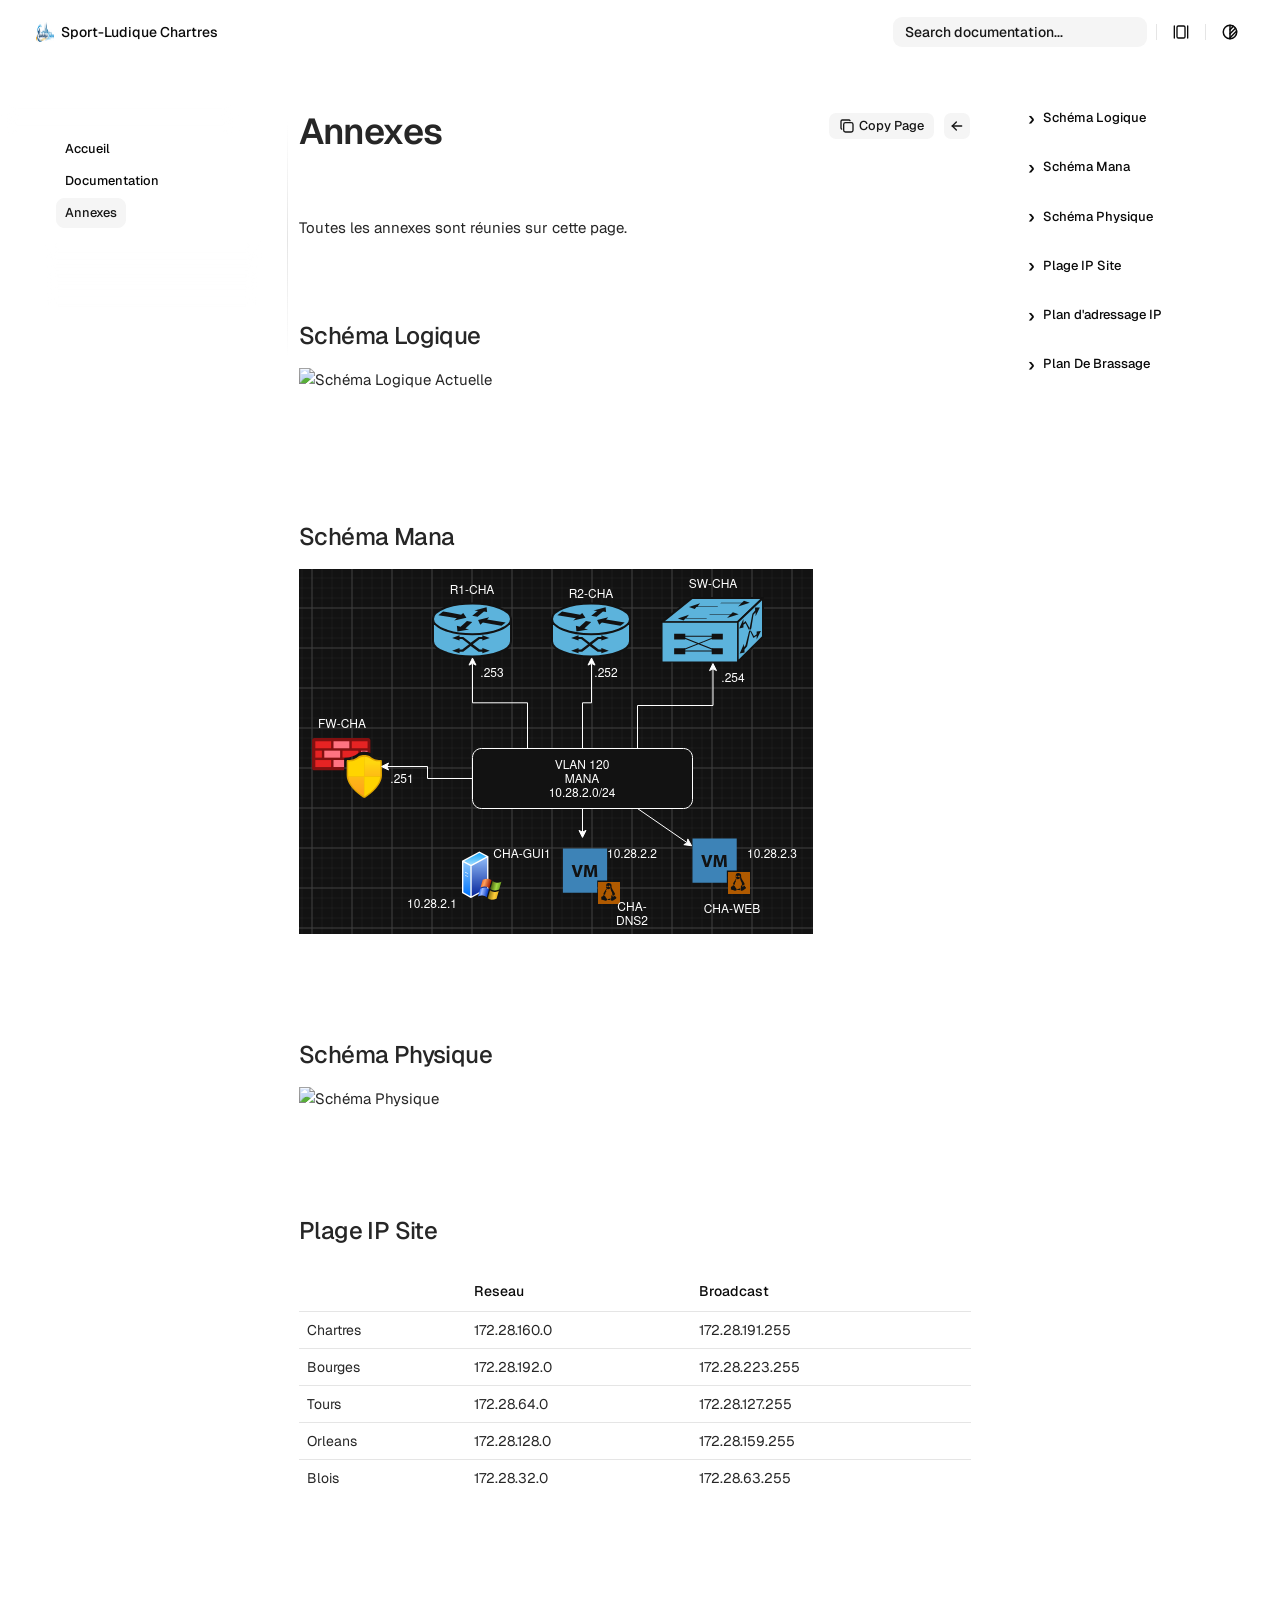
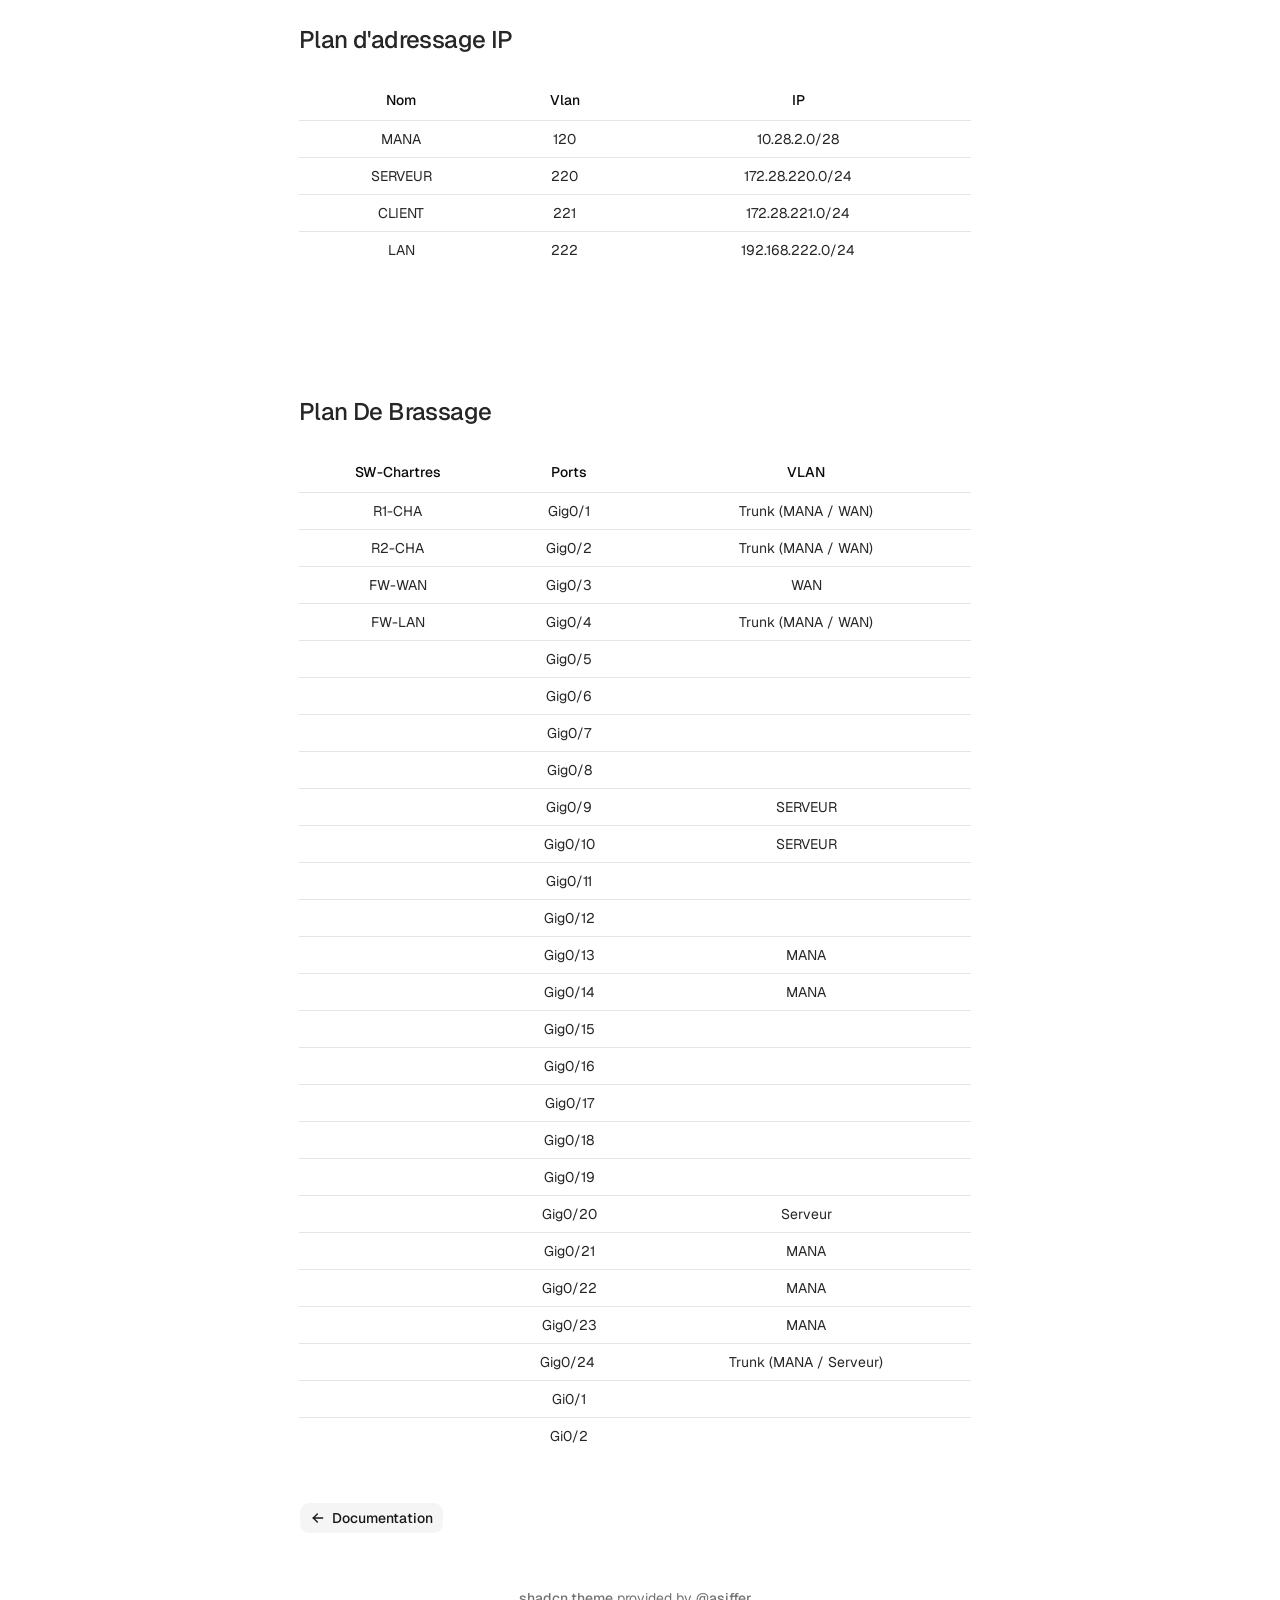
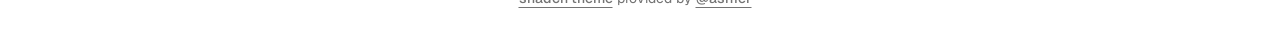
==== commit c6f9230d: "Deployed df21540 with MkDocs version: 1.6.1" ====
--- a/annexes/index.html
+++ b/annexes/index.html
@@ -54,7 +54,7 @@
 
 
     
-    <link href="../img/logo.png" rel="icon" />
+    <link href="../favicon.ico" rel="icon" />
 
     <link href="../css/base.css" rel="stylesheet" />
     <link href="../css/geist.css" rel="stylesheet" />
@@ -147,7 +147,7 @@
         
 
 
-<img class="size-5" src="../img/logo.png" alt="icon">
+<img class="size-5" src="../favicon.ico" alt="icon">
 
 
 
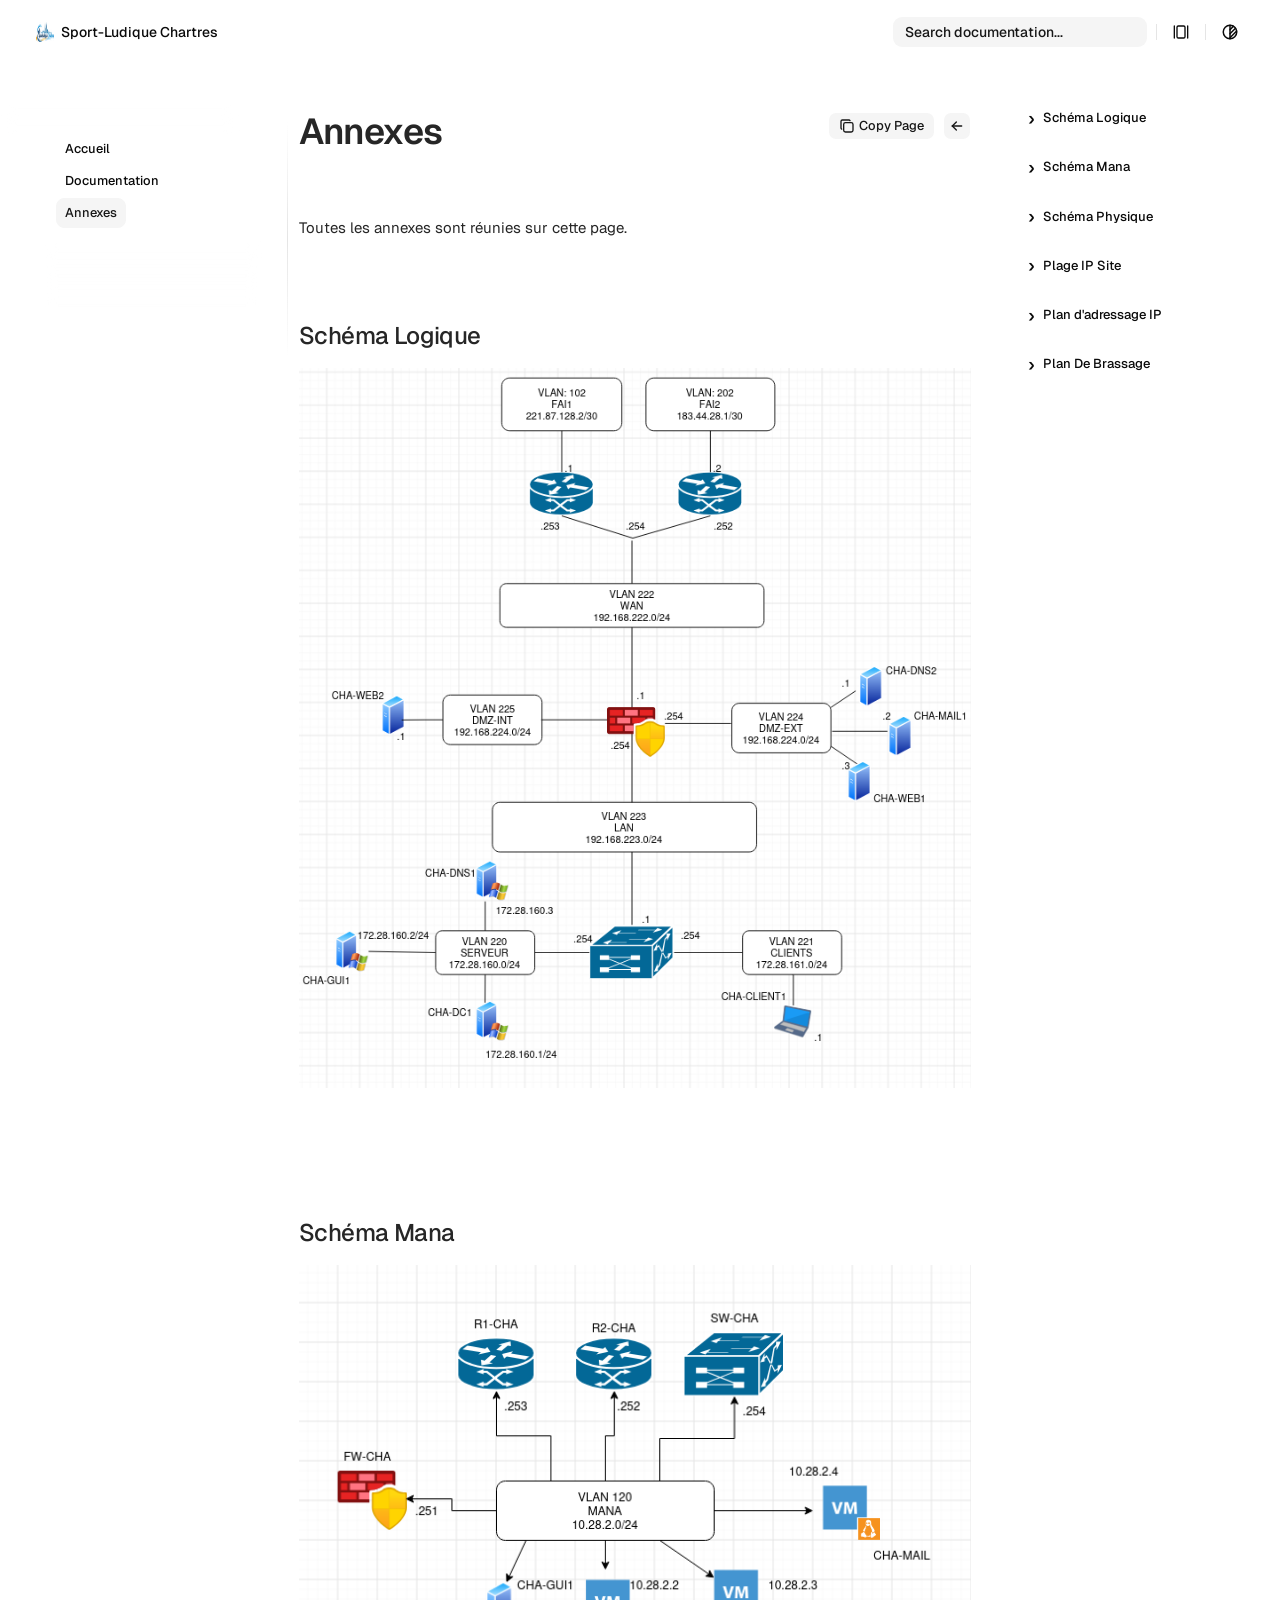
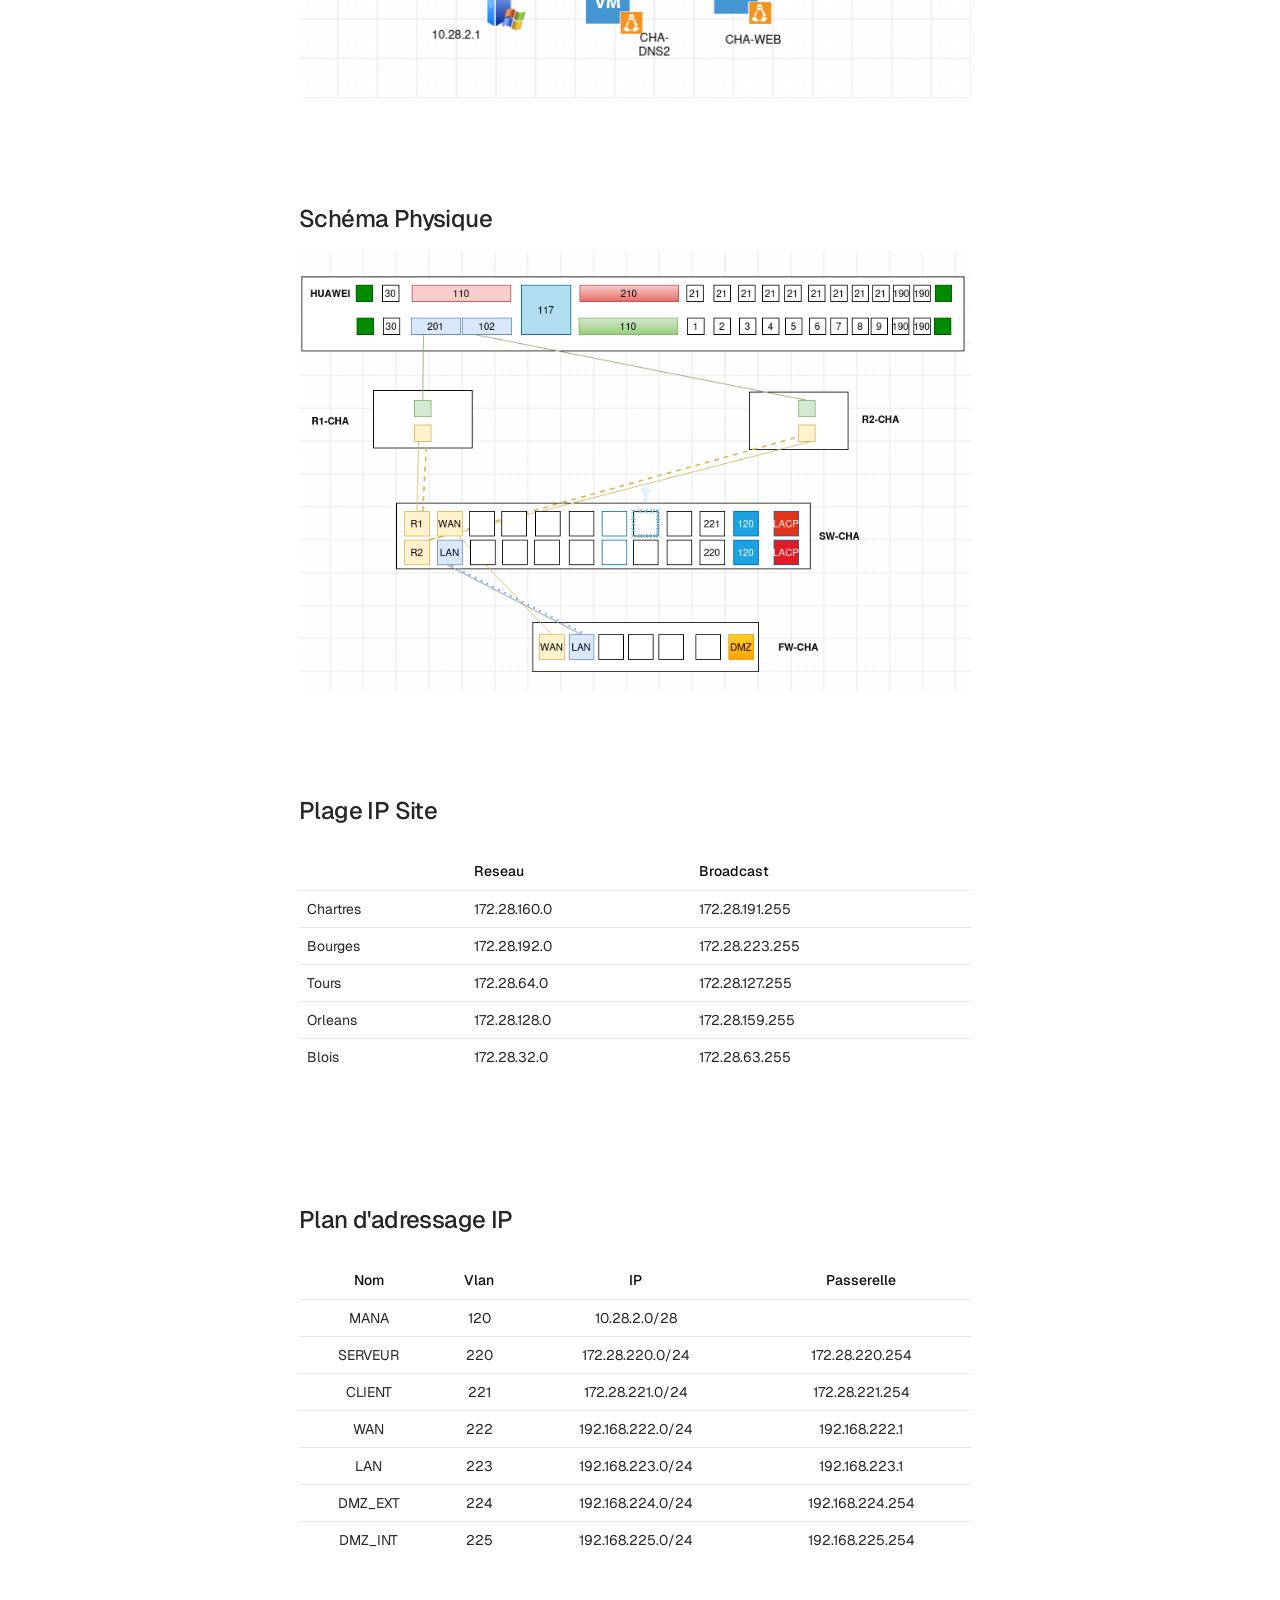
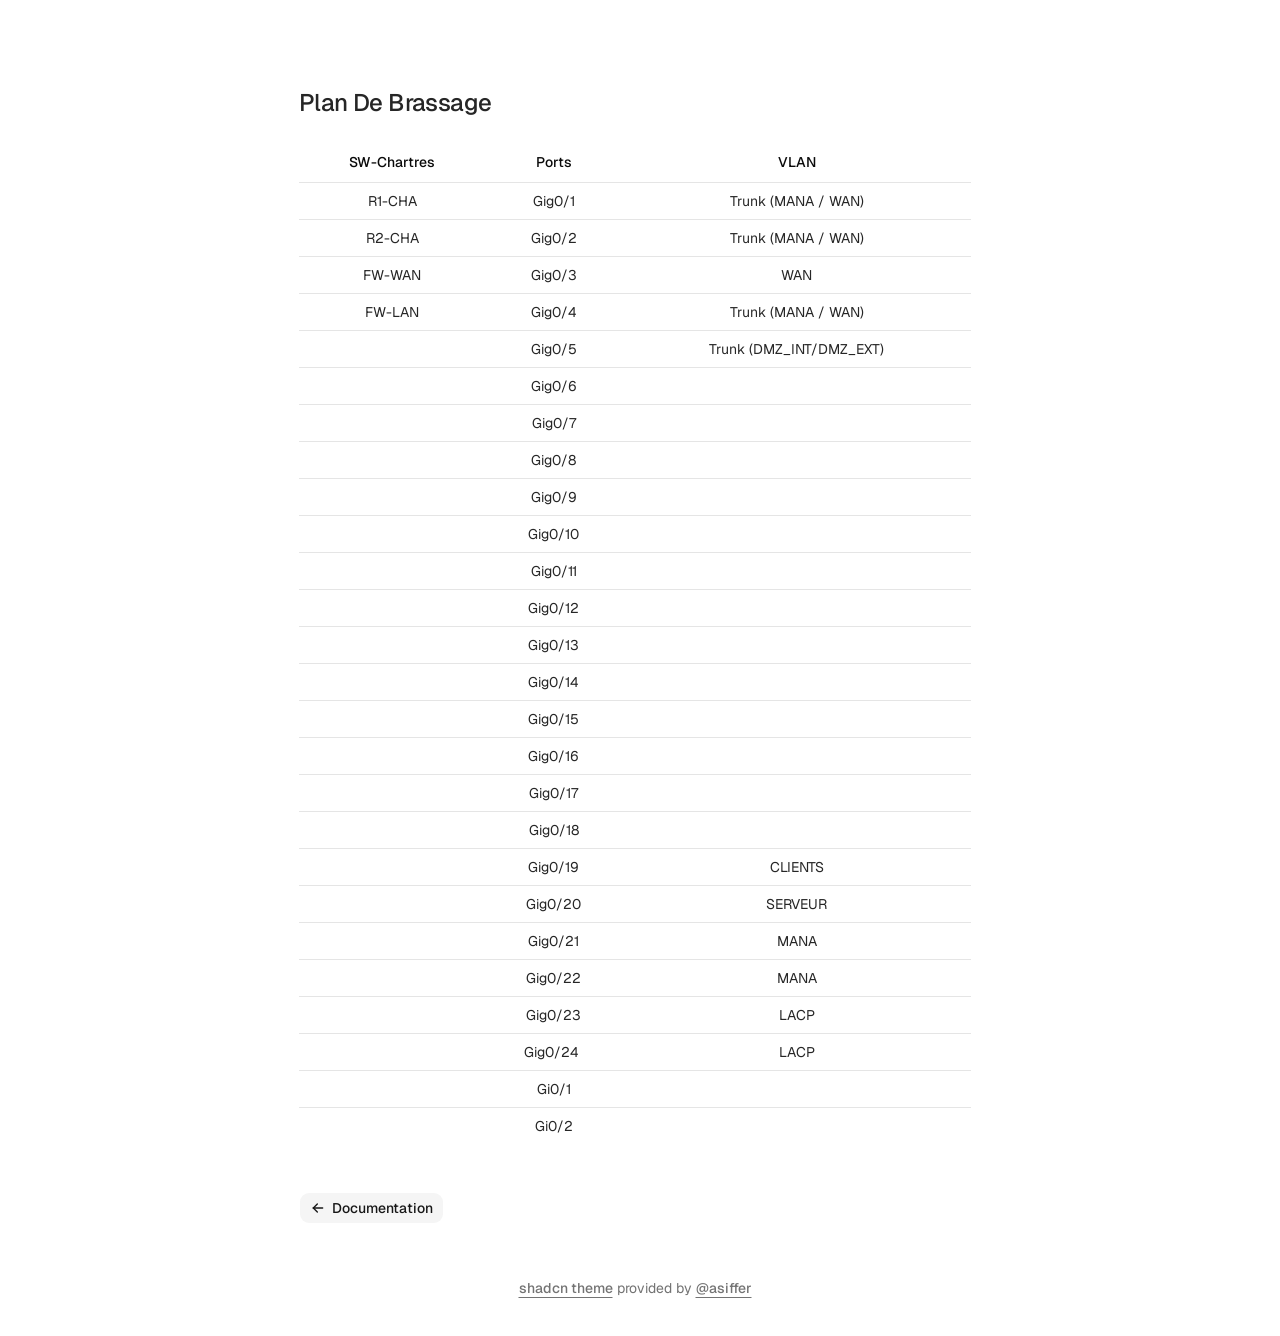
==== commit 4932eef7: "Deployed e63a377 with MkDocs version: 1.6.1" ====
--- a/annexes/index.html
+++ b/annexes/index.html
@@ -435,6 +435,7 @@
 <th style="text-align: center;">Nom</th>
 <th style="text-align: center;">Vlan</th>
 <th style="text-align: center;">IP</th>
+<th style="text-align: center;">Passerelle</th>
 </tr>
 </thead>
 <tbody>
@@ -442,21 +443,43 @@
 <td style="text-align: center;">MANA</td>
 <td style="text-align: center;">120</td>
 <td style="text-align: center;">10.28.2.0/28</td>
+<td style="text-align: center;"></td>
 </tr>
 <tr>
 <td style="text-align: center;">SERVEUR</td>
 <td style="text-align: center;">220</td>
 <td style="text-align: center;">172.28.220.0/24</td>
+<td style="text-align: center;">172.28.220.254</td>
 </tr>
 <tr>
 <td style="text-align: center;">CLIENT</td>
 <td style="text-align: center;">221</td>
 <td style="text-align: center;">172.28.221.0/24</td>
-</tr>
-<tr>
-<td style="text-align: center;">LAN</td>
+<td style="text-align: center;">172.28.221.254</td>
+</tr>
+<tr>
+<td style="text-align: center;">WAN</td>
 <td style="text-align: center;">222</td>
 <td style="text-align: center;">192.168.222.0/24</td>
+<td style="text-align: center;">192.168.222.1</td>
+</tr>
+<tr>
+<td style="text-align: center;">LAN</td>
+<td style="text-align: center;">223</td>
+<td style="text-align: center;">192.168.223.0/24</td>
+<td style="text-align: center;">192.168.223.1</td>
+</tr>
+<tr>
+<td style="text-align: center;">DMZ_EXT</td>
+<td style="text-align: center;">224</td>
+<td style="text-align: center;">192.168.224.0/24</td>
+<td style="text-align: center;">192.168.224.254</td>
+</tr>
+<tr>
+<td style="text-align: center;">DMZ_INT</td>
+<td style="text-align: center;">225</td>
+<td style="text-align: center;">192.168.225.0/24</td>
+<td style="text-align: center;">192.168.225.254</td>
 </tr>
 </tbody>
 </table></div>
@@ -494,7 +517,7 @@
 <tr>
 <td style="text-align: center;"></td>
 <td style="text-align: center;">Gig0/5</td>
-<td style="text-align: center;"></td>
+<td style="text-align: center;">Trunk (DMZ_INT/DMZ_EXT)</td>
 </tr>
 <tr>
 <td style="text-align: center;"></td>
@@ -514,62 +537,62 @@
 <tr>
 <td style="text-align: center;"></td>
 <td style="text-align: center;">Gig0/9</td>
+<td style="text-align: center;"></td>
+</tr>
+<tr>
+<td style="text-align: center;"></td>
+<td style="text-align: center;">Gig0/10</td>
+<td style="text-align: center;"></td>
+</tr>
+<tr>
+<td style="text-align: center;"></td>
+<td style="text-align: center;">Gig0/11</td>
+<td style="text-align: center;"></td>
+</tr>
+<tr>
+<td style="text-align: center;"></td>
+<td style="text-align: center;">Gig0/12</td>
+<td style="text-align: center;"></td>
+</tr>
+<tr>
+<td style="text-align: center;"></td>
+<td style="text-align: center;">Gig0/13</td>
+<td style="text-align: center;"></td>
+</tr>
+<tr>
+<td style="text-align: center;"></td>
+<td style="text-align: center;">Gig0/14</td>
+<td style="text-align: center;"></td>
+</tr>
+<tr>
+<td style="text-align: center;"></td>
+<td style="text-align: center;">Gig0/15</td>
+<td style="text-align: center;"></td>
+</tr>
+<tr>
+<td style="text-align: center;"></td>
+<td style="text-align: center;">Gig0/16</td>
+<td style="text-align: center;"></td>
+</tr>
+<tr>
+<td style="text-align: center;"></td>
+<td style="text-align: center;">Gig0/17</td>
+<td style="text-align: center;"></td>
+</tr>
+<tr>
+<td style="text-align: center;"></td>
+<td style="text-align: center;">Gig0/18</td>
+<td style="text-align: center;"></td>
+</tr>
+<tr>
+<td style="text-align: center;"></td>
+<td style="text-align: center;">Gig0/19</td>
+<td style="text-align: center;">CLIENTS</td>
+</tr>
+<tr>
+<td style="text-align: center;"></td>
+<td style="text-align: center;">Gig0/20</td>
 <td style="text-align: center;">SERVEUR</td>
-</tr>
-<tr>
-<td style="text-align: center;"></td>
-<td style="text-align: center;">Gig0/10</td>
-<td style="text-align: center;">SERVEUR</td>
-</tr>
-<tr>
-<td style="text-align: center;"></td>
-<td style="text-align: center;">Gig0/11</td>
-<td style="text-align: center;"></td>
-</tr>
-<tr>
-<td style="text-align: center;"></td>
-<td style="text-align: center;">Gig0/12</td>
-<td style="text-align: center;"></td>
-</tr>
-<tr>
-<td style="text-align: center;"></td>
-<td style="text-align: center;">Gig0/13</td>
-<td style="text-align: center;">MANA</td>
-</tr>
-<tr>
-<td style="text-align: center;"></td>
-<td style="text-align: center;">Gig0/14</td>
-<td style="text-align: center;">MANA</td>
-</tr>
-<tr>
-<td style="text-align: center;"></td>
-<td style="text-align: center;">Gig0/15</td>
-<td style="text-align: center;"></td>
-</tr>
-<tr>
-<td style="text-align: center;"></td>
-<td style="text-align: center;">Gig0/16</td>
-<td style="text-align: center;"></td>
-</tr>
-<tr>
-<td style="text-align: center;"></td>
-<td style="text-align: center;">Gig0/17</td>
-<td style="text-align: center;"></td>
-</tr>
-<tr>
-<td style="text-align: center;"></td>
-<td style="text-align: center;">Gig0/18</td>
-<td style="text-align: center;"></td>
-</tr>
-<tr>
-<td style="text-align: center;"></td>
-<td style="text-align: center;">Gig0/19</td>
-<td style="text-align: center;"></td>
-</tr>
-<tr>
-<td style="text-align: center;"></td>
-<td style="text-align: center;">Gig0/20</td>
-<td style="text-align: center;">Serveur</td>
 </tr>
 <tr>
 <td style="text-align: center;"></td>
@@ -584,12 +607,12 @@
 <tr>
 <td style="text-align: center;"></td>
 <td style="text-align: center;">Gig0/23</td>
-<td style="text-align: center;">MANA</td>
+<td style="text-align: center;">LACP</td>
 </tr>
 <tr>
 <td style="text-align: center;"></td>
 <td style="text-align: center;">Gig0/24 </td>
-<td style="text-align: center;">Trunk (MANA / Serveur)</td>
+<td style="text-align: center;">LACP</td>
 </tr>
 <tr>
 <td style="text-align: center;"></td>
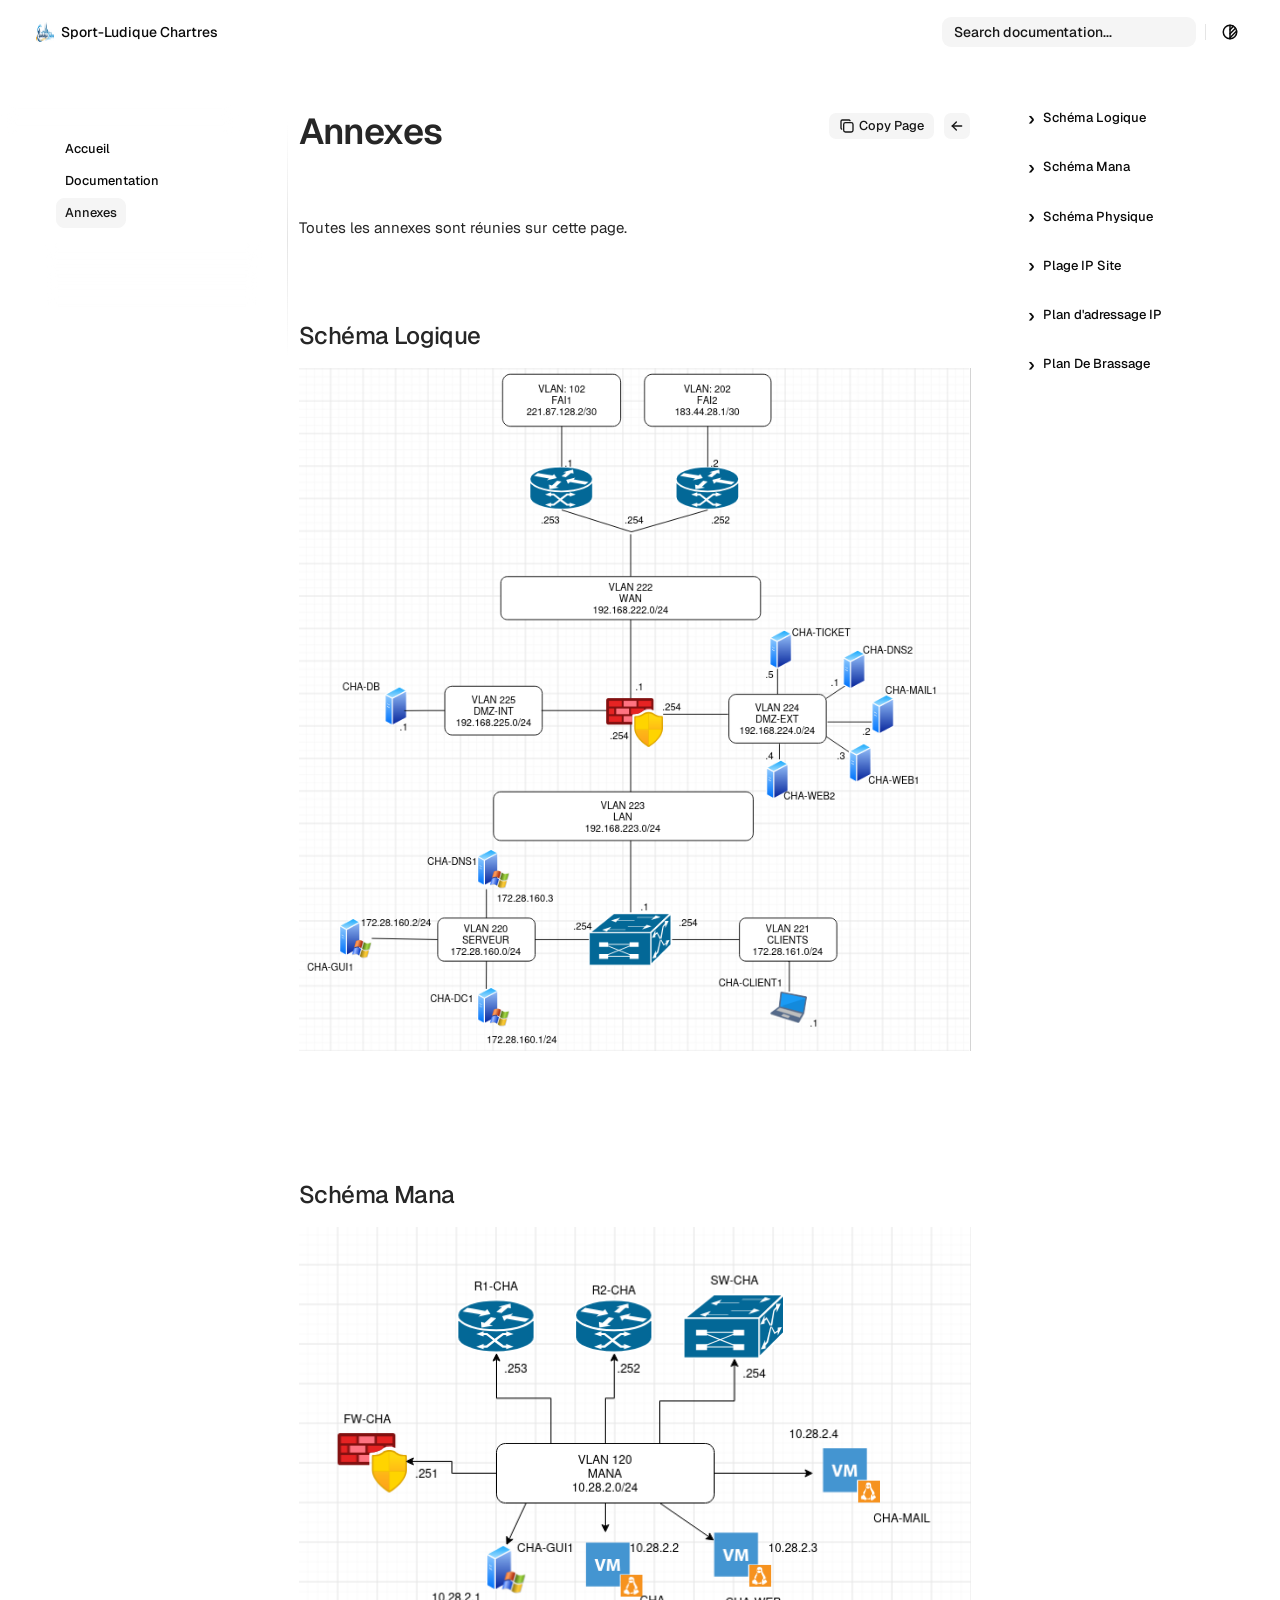
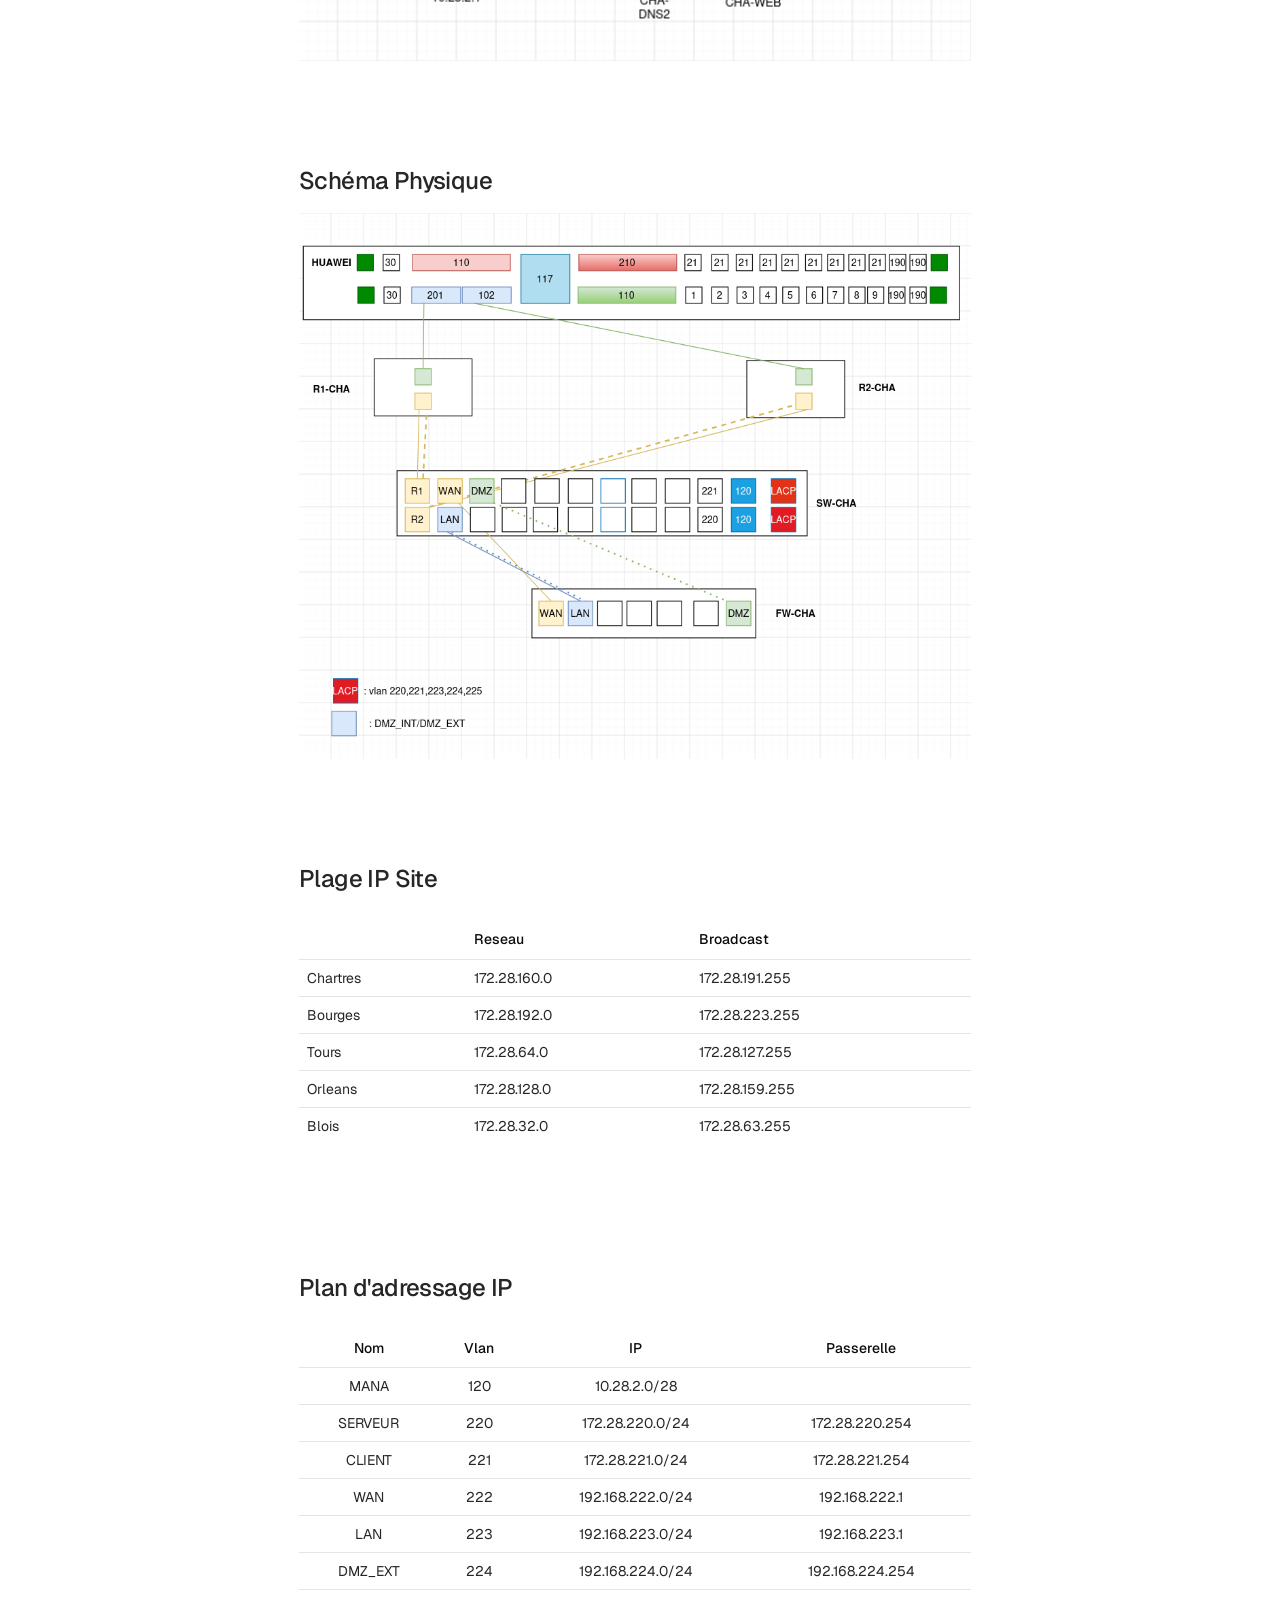
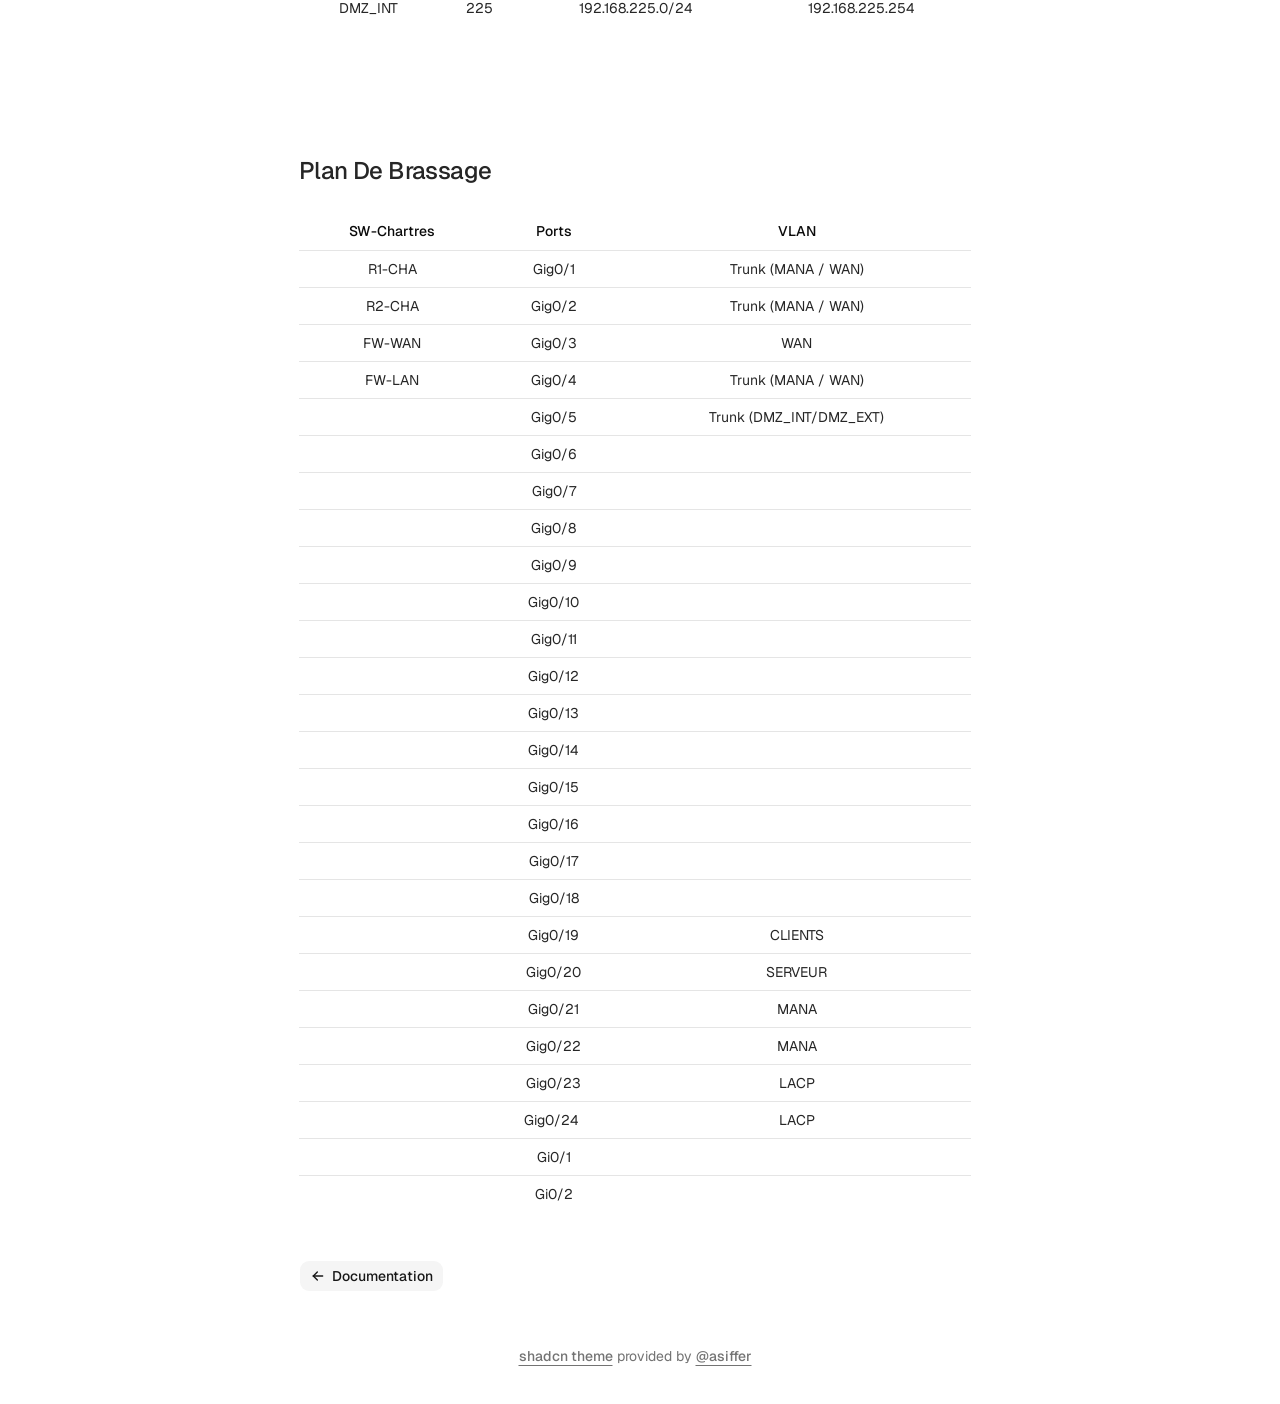
==== commit a6c12159: "Deployed b9619a9 with MkDocs version: 1.6.1" ====
--- a/annexes/index.html
+++ b/annexes/index.html
@@ -142,7 +142,7 @@
 </button>
             <a data-slot="button" class="button ghost gap-2 hidden lg:flex"
     
-    href="None">
+    href="../">
     <span class="flex flex-row justify-center items-center">
         
 
@@ -201,10 +201,14 @@
 
                 
 
-                <div data-orientation="vertical" role="none" data-slot="separator"
+                
+                
+                
+                <div class="hidden 3xl:flex items-center gap-2">
+                    <div data-orientation="vertical" role="none" data-slot="separator"
     class="bg-border shrink-0 data-[orientation=horizontal]:h-px data-[orientation=horizontal]:w-full data-[orientation=vertical]:h-full data-[orientation=vertical]:w-px">
 </div>
-                <button class="ghost icon" title="Toggle layout" onclick="toggleLayout(event)">
+                    <button class="ghost icon" title="Toggle layout" onclick="toggleLayout(event)">
     <svg xmlns="http://www.w3.org/2000/svg" width="24" height="24" viewBox="0 0 24 24" fill="none"
     stroke="currentColor" stroke-width="2" stroke-linecap="round" stroke-linejoin="round"
     class="lucide lucide-gallery-horizontal">
@@ -213,6 +217,7 @@
     <path d="M22 3v18"></path>
 </svg>
 </button>
+                </div>
                 <div data-orientation="vertical" role="none" data-slot="separator"
     class="bg-border shrink-0 data-[orientation=horizontal]:h-px data-[orientation=horizontal]:w-full data-[orientation=vertical]:h-full data-[orientation=vertical]:w-px">
 </div>
@@ -249,6 +254,7 @@
                         <div class="flex min-h-0 flex-1 flex-col gap-2 overflow-auto group-data-[collapsible=icon]:overflow-hidden mx-auto no-scrollbar w-(--sidebar-menu-width) overflow-x-hidden px-2"
                             data-sidebar="content" data-slot="sidebar-content" view-transition-name="sidebar">
                             
+                            
 
 
 
@@ -324,7 +330,7 @@
 <div
     class="sticky -bottom-1 z-10 h-16 shrink-0 bg-gradient-to-t from-background via-background/80 to-background/50 blur-xs">
 </div>
-
+                            
                         </div>
                     </div>
                     <div class="h-full w-full">
